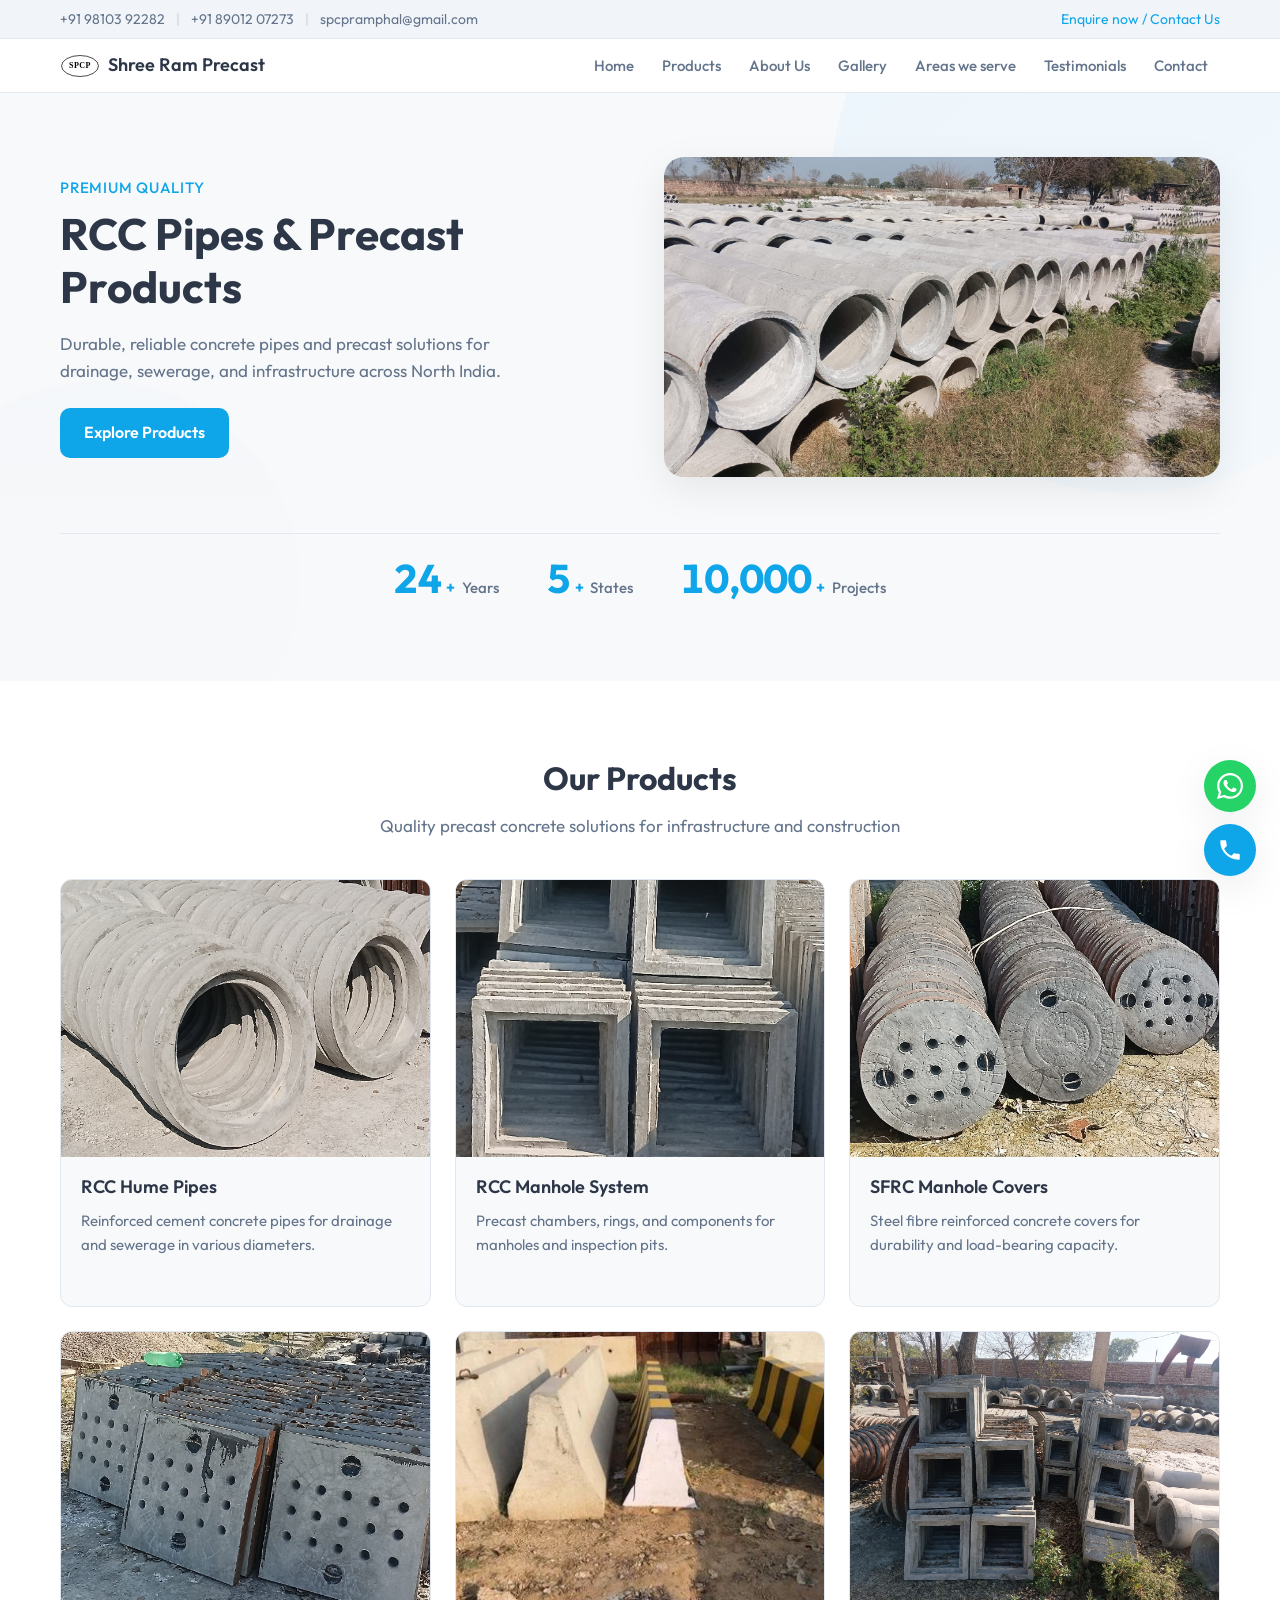
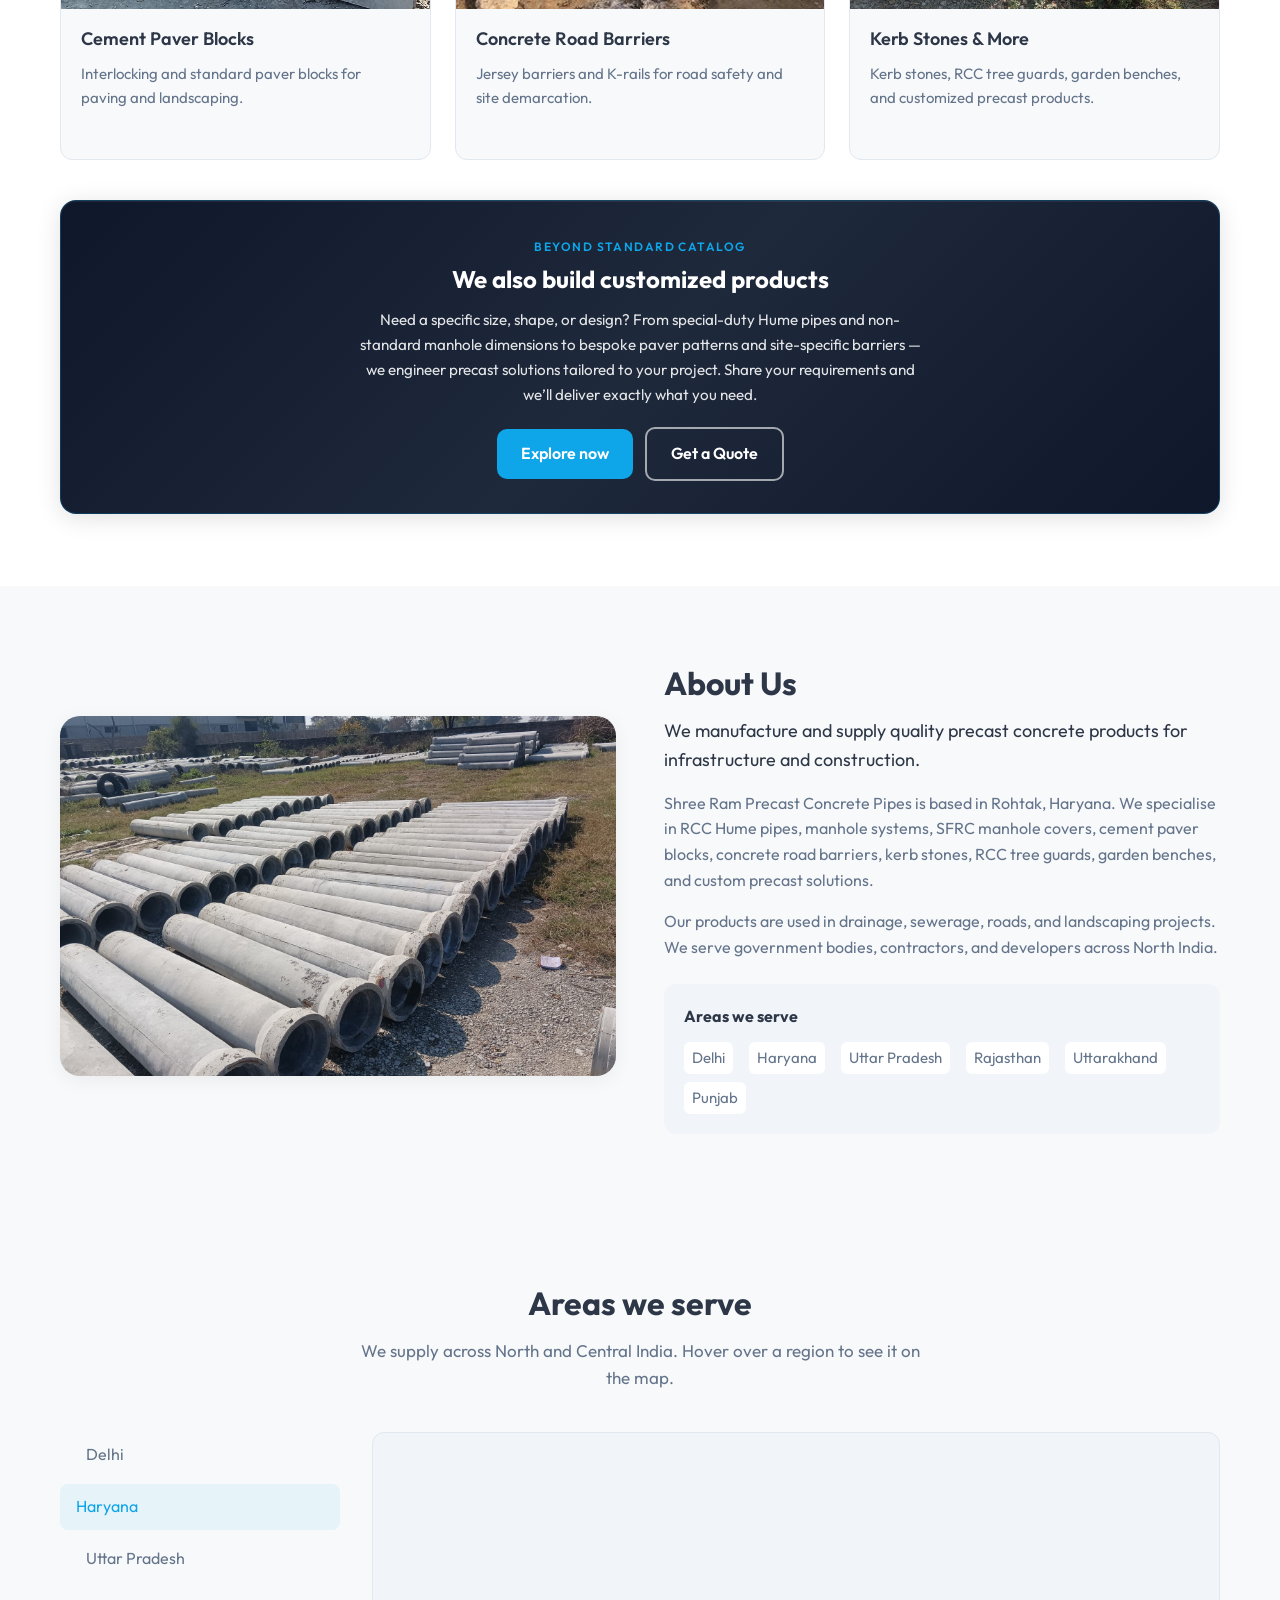
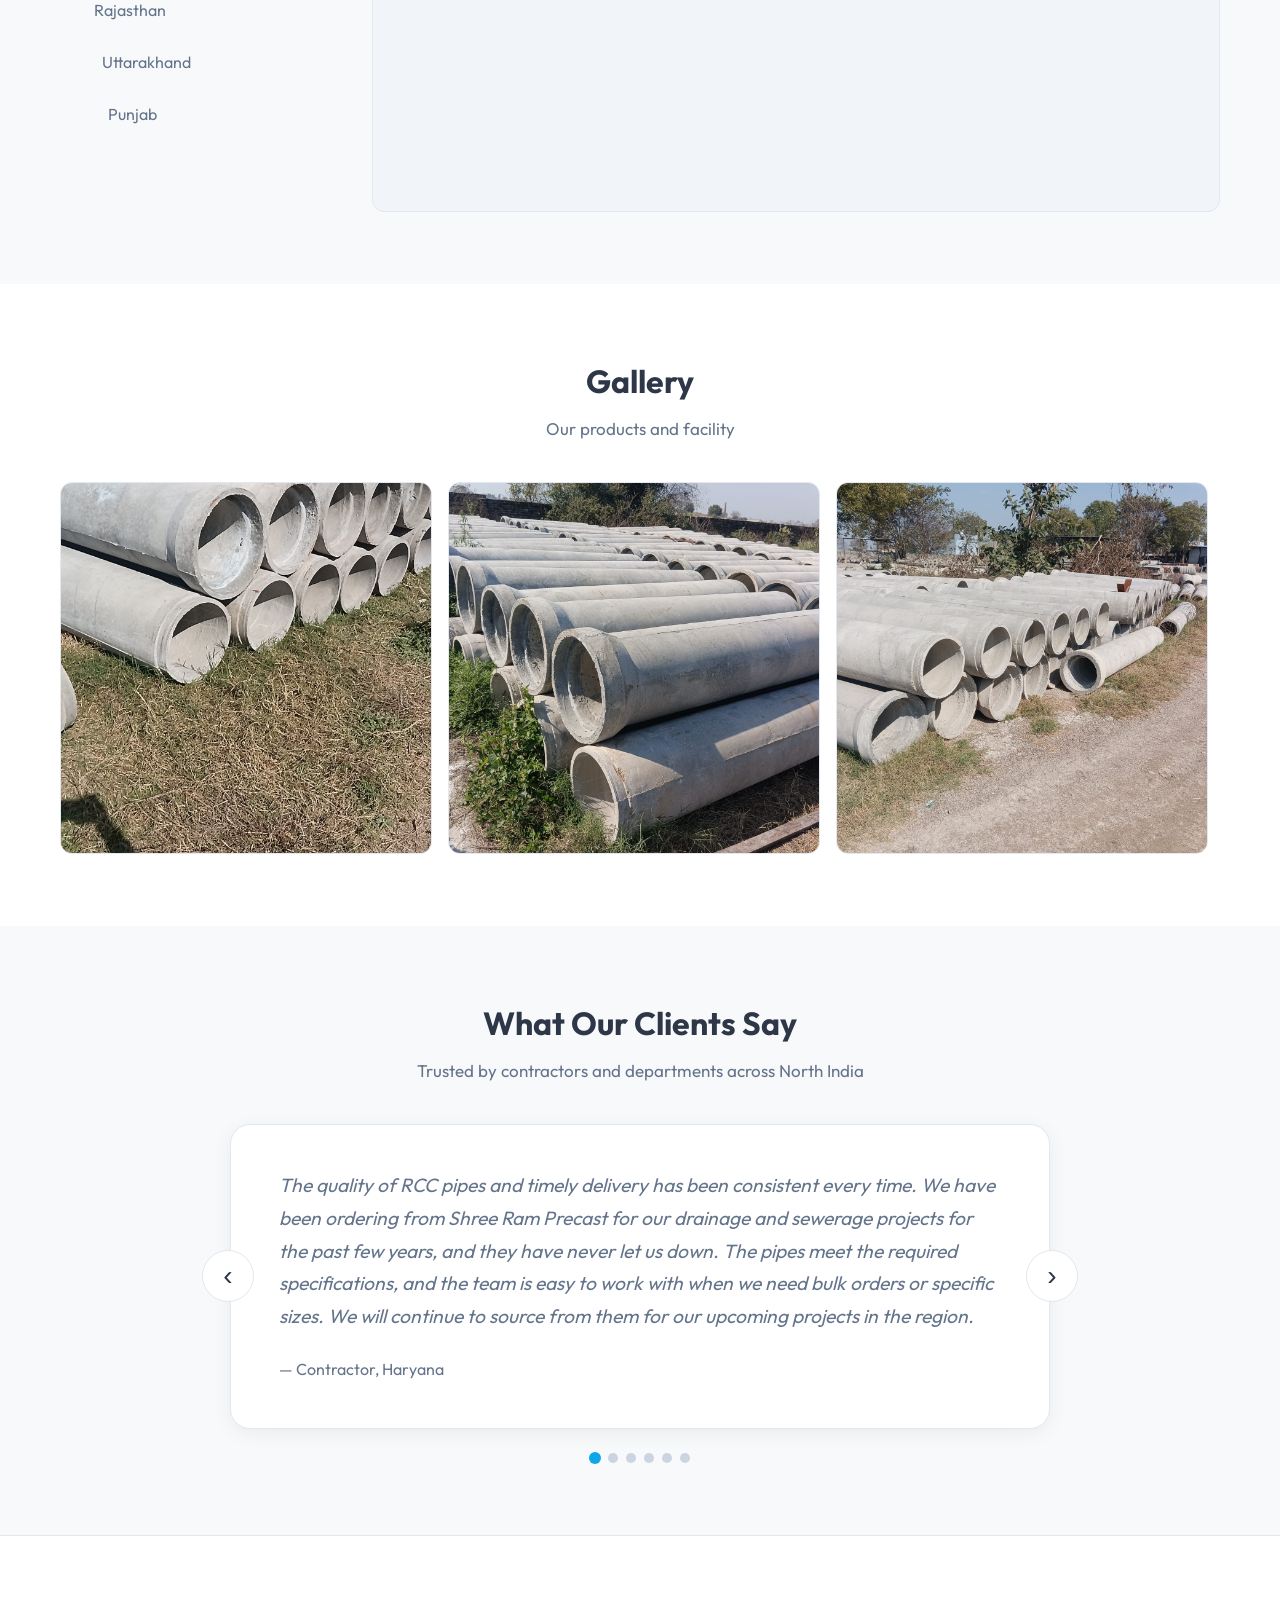
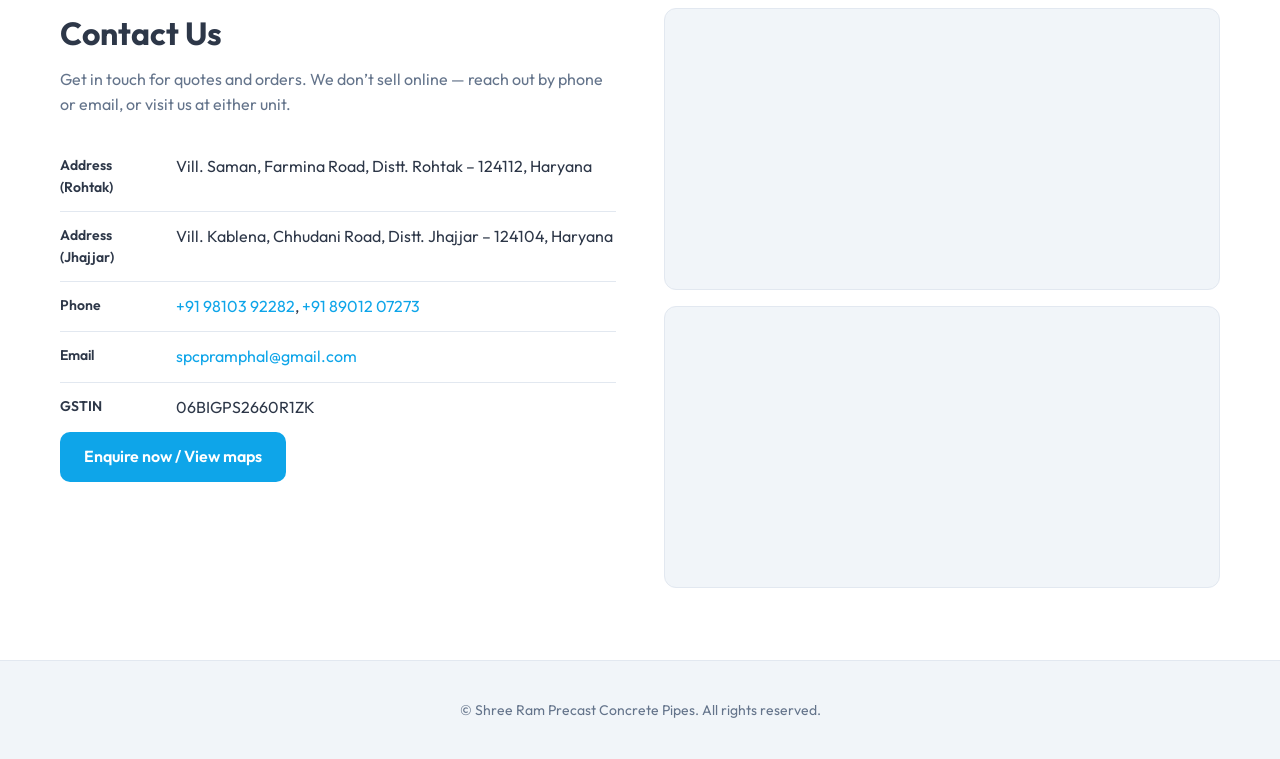
==== index.html @ d45b3169 "initial commit" ====
<!DOCTYPE html>
<html lang="en">
<head>
  <meta charset="UTF-8" />
  <meta name="viewport" content="width=device-width, initial-scale=1.0" />
  <meta name="description" content="Shree Ram Precast – Premium RCC pipes, manhole systems, SFRC covers, paver blocks & concrete products. Serving Delhi, Haryana, UP, Rajasthan & more." />
  <title>Shree Ram Precast Concrete Pipes | RCC Pipes & Precast Products</title>
  <link rel="preconnect" href="https://fonts.googleapis.com" />
  <link rel="preconnect" href="https://fonts.gstatic.com" crossorigin />
  <link href="https://fonts.googleapis.com/css2?family=DM+Sans:ital,opsz,wght@0,9..40,300;0,9..40,400;0,9..40,500;0,9..40,600;0,9..40,700&family=Outfit:wght@300;400;500;600;700&display=swap" rel="stylesheet" />
  <link rel="stylesheet" href="css/style.css" />
</head>
<body>
  <!-- Top bar -->
  <header class="topbar">
    <div class="container topbar-inner">
      <div class="topbar-contact">
        <a href="tel:+919810392282">+91 98103 92282</a>
        <span class="sep">|</span>
        <a href="tel:+918901207273">+91 89012 07273</a>
        <span class="sep">|</span>
        <a href="mailto:spcpramphal@gmail.com">spcpramphal@gmail.com</a>
      </div>
      <div class="topbar-cta">
        <a href="contact.html" class="topbar-link topbar-link-text">Enquire now / Contact Us</a>
      </div>
    </div>
  </header>

  <!-- Main nav -->
  <nav class="main-nav" id="main-nav">
    <div class="container nav-inner">
      <a href="index.html" class="logo">
        <img src="images/logo-spcp.svg" alt="" class="logo-icon" width="40" height="24">
        <span class="logo-text">Shree Ram Precast</span>
      </a>
      <button type="button" class="nav-toggle" aria-label="Open menu" id="nav-toggle">
        <span></span><span></span><span></span>
      </button>
      <ul class="nav-menu" id="nav-menu">
        <li><a href="#home">Home</a></li>
        <li><a href="#products">Products</a></li>
        <li><a href="#about">About Us</a></li>
        <li><a href="#gallery">Gallery</a></li>
        <li><a href="areas-we-serve.html">Areas we serve</a></li>
        <li><a href="#testimonials">Testimonials</a></li>
        <li><a href="contact.html">Contact</a></li>
      </ul>
    </div>
  </nav>

  <main>
    <!-- Hero -->
    <section class="hero" id="home">
      <div class="hero-bg">
        <div class="hero-shape hero-shape-1"></div>
        <div class="hero-shape hero-shape-2"></div>
      </div>
      <div class="container hero-inner">
        <div class="hero-content">
          <p class="hero-label">Premium Quality</p>
          <h1 class="hero-title">RCC Pipes & Precast Products</h1>
          <p class="hero-desc">Durable, reliable concrete pipes and precast solutions for drainage, sewerage, and infrastructure across North India.</p>
          <a href="#products" class="btn btn-primary">Explore Products</a>
        </div>
        <div class="hero-stats" id="hero-stats">
          <div class="hero-stat"><span class="hero-stat-num" data-end="24">0</span><span class="hero-stat-suffix">+</span><span class="hero-stat-label">Years</span></div>
          <div class="hero-stat"><span class="hero-stat-num" data-end="5">0</span><span class="hero-stat-suffix">+</span><span class="hero-stat-label">States</span></div>
          <div class="hero-stat"><span class="hero-stat-num" data-end="10000">0</span><span class="hero-stat-suffix">+</span><span class="hero-stat-label">Projects</span></div>
        </div>
        <div class="hero-image">
          <img src="helper_images/image_1.jpeg" alt="RCC pipes stock at Shree Ram Precast" loading="lazy" />
        </div>
      </div>
    </section>

    <!-- Products / Categories -->
    <section class="products" id="products">
      <div class="container">
        <h2 class="section-title">Our Products</h2>
        <p class="section-subtitle">Quality precast concrete solutions for infrastructure and construction</p>
        <div class="product-grid">
          <a href="product-rcc-hume-pipes.html" class="product-card-link">
            <article class="product-card">
              <div class="product-card-image">
                <img src="helper_images/image_3.jpeg" alt="RCC Hume Pipes" loading="lazy" />
              </div>
              <h3>RCC Hume Pipes</h3>
              <p>Reinforced cement concrete pipes for drainage and sewerage in various diameters.</p>
              <div class="product-card-hover">
                <ul>
                  <li>NP2 / NP3 / NP4 duty classes</li>
                  <li>300–1500 mm bore, 2.5 m length</li>
                  <li>Sewerage, drainage, culverts</li>
                </ul>
                <span class="product-card-cta">View details →</span>
              </div>
            </article>
          </a>
          <a href="product-rcc-manhole-system.html" class="product-card-link">
            <article class="product-card">
              <div class="product-card-image">
                <img src="helper_images/image_4.jpeg" alt="RCC Manhole System" loading="lazy" />
              </div>
              <h3>RCC Manhole System</h3>
              <p>Precast chambers, rings, and components for manholes and inspection pits.</p>
              <div class="product-card-hover">
                <ul>
                  <li>Chambers, cones, risers, base</li>
                  <li>~1200 mm dia, M40 concrete</li>
                  <li>Sewerage & utility access</li>
                </ul>
                <span class="product-card-cta">View details →</span>
              </div>
            </article>
          </a>
          <a href="product-sfrc-manhole-covers.html" class="product-card-link">
            <article class="product-card">
              <div class="product-card-image">
                <img src="helper_images/image_5.jpeg" alt="SFRC Manhole Covers" loading="lazy" />
              </div>
              <h3>SFRC Manhole Covers</h3>
              <p>Steel fibre reinforced concrete covers for durability and load-bearing capacity.</p>
              <div class="product-card-hover">
                <ul>
                  <li>Light to extra heavy duty</li>
                  <li>Corrosion resistant, low theft</li>
                  <li>450–600 mm clear opening</li>
                </ul>
                <span class="product-card-cta">View details →</span>
              </div>
            </article>
          </a>
          <a href="product-cement-paver-blocks.html" class="product-card-link">
            <article class="product-card">
              <div class="product-card-image">
                <img src="helper_images/image_6.jpeg" alt="Cement Paver Blocks" loading="lazy" />
              </div>
              <h3>Cement Paver Blocks</h3>
              <p>Interlocking and standard paver blocks for paving and landscaping.</p>
              <div class="product-card-hover">
                <ul>
                  <li>55+ MPa compressive strength</li>
                  <li>Driveways, walkways, parking</li>
                  <li>Various shapes & colours</li>
                </ul>
                <span class="product-card-cta">View details →</span>
              </div>
            </article>
          </a>
          <a href="product-concrete-road-barriers.html" class="product-card-link">
            <article class="product-card">
              <div class="product-card-image">
                <img src="helper_images/image_7.jpeg" alt="Concrete Road Barriers" loading="lazy" />
              </div>
              <h3>Concrete Road Barriers</h3>
              <p>Jersey barriers and K-rails for road safety and site demarcation.</p>
              <div class="product-card-hover">
                <ul>
                  <li>Jersey / K-rail design</li>
                  <li>~81 cm height, sloped sides</li>
                  <li>Work zones, traffic separation</li>
                </ul>
                <span class="product-card-cta">View details →</span>
              </div>
            </article>
          </a>
          <a href="product-kerb-stones-more.html" class="product-card-link">
            <article class="product-card">
              <div class="product-card-image">
                <img src="helper_images/image_8.jpeg" alt="Kerb Stones and more" loading="lazy" />
              </div>
              <h3>Kerb Stones & More</h3>
              <p>Kerb stones, RCC tree guards, garden benches, and customized precast products.</p>
              <div class="product-card-hover">
                <ul>
                  <li>Kerbs, tree guards, benches</li>
                  <li>Standard & custom sizes</li>
                  <li>Road edge & landscaping</li>
                </ul>
                <span class="product-card-cta">View details →</span>
              </div>
            </article>
          </a>
        </div>
        <div class="products-custom-block">
          <div class="products-custom-inner">
            <span class="products-custom-label">Beyond standard catalog</span>
            <h3 class="products-custom-title">We also build customized products</h3>
            <p class="products-custom-text">Need a specific size, shape, or design? From special-duty Hume pipes and non-standard manhole dimensions to bespoke paver patterns and site-specific barriers — we engineer precast solutions tailored to your project. Share your requirements and we’ll deliver exactly what you need.</p>
            <div class="products-custom-btns">
              <a href="contact.html" class="btn btn-primary products-custom-btn">Explore now</a>
              <a href="contact.html" class="btn btn-outline products-custom-btn">Get a Quote</a>
            </div>
          </div>
        </div>
      </div>
    </section>

    <!-- About -->
    <section class="about" id="about">
      <div class="container about-inner">
        <div class="about-image">
          <img src="helper_images/image_2.jpeg" alt="Shree Ram Precast facility" loading="lazy" />
        </div>
        <div class="about-content">
          <h2 class="section-title">About Us</h2>
          <p class="about-lead">We manufacture and supply quality precast concrete products for infrastructure and construction.</p>
          <p>Shree Ram Precast Concrete Pipes is based in Rohtak, Haryana. We specialise in RCC Hume pipes, manhole systems, SFRC manhole covers, cement paver blocks, concrete road barriers, kerb stones, RCC tree guards, garden benches, and custom precast solutions.</p>
          <p>Our products are used in drainage, sewerage, roads, and landscaping projects. We serve government bodies, contractors, and developers across North India.</p>
          <div class="about-areas">
            <strong>Areas we serve</strong>
            <ul>
              <li>Delhi</li>
              <li>Haryana</li>
              <li>Uttar Pradesh</li>
              <li>Rajasthan</li>
              <li>Uttarakhand</li>
              <li>Punjab</li>
            </ul>
          </div>
        </div>
      </div>
    </section>

    <!-- Areas we serve -->
    <section class="areas-section" id="areas">
      <div class="container areas-inner">
        <h2 class="section-title">Areas we serve</h2>
        <p class="section-subtitle">We supply across North and Central India. Hover over a region to see it on the map.</p>
        <div class="areas-block">
          <ul class="areas-list" id="areas-list">
            <li class="areas-item" data-index="0"><span>Delhi</span></li>
            <li class="areas-item" data-index="1"><span>Haryana</span></li>
            <li class="areas-item" data-index="2"><span>Uttar Pradesh</span></li>
            <li class="areas-item" data-index="3"><span>Rajasthan</span></li>
            <li class="areas-item" data-index="4"><span>Uttarakhand</span></li>
            <li class="areas-item" data-index="5"><span>Punjab</span></li>
          </ul>
          <div class="areas-map-wrap">
            <iframe class="areas-map-frame" data-index="0" src="https://www.google.com/maps?q=Delhi+India&output=embed&z=8" width="100%" height="100%" style="border:0;" allowfullscreen="" referrerpolicy="no-referrer-when-downgrade" title="Delhi"></iframe>
            <iframe class="areas-map-frame active" data-index="1" src="https://www.google.com/maps?q=Haryana+India&output=embed&z=7" width="100%" height="100%" style="border:0;" allowfullscreen="" referrerpolicy="no-referrer-when-downgrade" title="Haryana"></iframe>
            <iframe class="areas-map-frame" data-index="2" src="https://www.google.com/maps?q=Uttar+Pradesh+India&output=embed&z=6" width="100%" height="100%" style="border:0;" allowfullscreen="" referrerpolicy="no-referrer-when-downgrade" title="Uttar Pradesh"></iframe>
            <iframe class="areas-map-frame" data-index="3" src="https://www.google.com/maps?q=Rajasthan+India&output=embed&z=6" width="100%" height="100%" style="border:0;" allowfullscreen="" referrerpolicy="no-referrer-when-downgrade" title="Rajasthan"></iframe>
            <iframe class="areas-map-frame" data-index="4" src="https://www.google.com/maps?q=Uttarakhand+India&output=embed&z=7" width="100%" height="100%" style="border:0;" allowfullscreen="" referrerpolicy="no-referrer-when-downgrade" title="Uttarakhand"></iframe>
            <iframe class="areas-map-frame" data-index="5" src="https://www.google.com/maps?q=Punjab+India&output=embed&z=7" width="100%" height="100%" style="border:0;" allowfullscreen="" referrerpolicy="no-referrer-when-downgrade" title="Punjab"></iframe>
          </div>
        </div>
      </div>
    </section>

    <!-- Gallery (infinite accordion cards, auto-moving) -->
    <section class="gallery" id="gallery">
      <div class="container">
        <h2 class="section-title">Gallery</h2>
        <p class="section-subtitle">Our products and facility</p>
        <div class="gallery-carousel-wrap">
          <div class="gallery-carousel-track">
            <div class="gallery-card"><img src="helper_images/image_9.jpeg" alt="Gallery" loading="lazy" /></div>
            <div class="gallery-card"><img src="helper_images/image_10.jpeg" alt="Gallery" loading="lazy" /></div>
            <div class="gallery-card"><img src="helper_images/image_11.jpeg" alt="Gallery" loading="lazy" /></div>
            <div class="gallery-card"><img src="helper_images/image_12.jpeg" alt="Gallery" loading="lazy" /></div>
            <div class="gallery-card"><img src="helper_images/image_13.jpeg" alt="Gallery" loading="lazy" /></div>
            <div class="gallery-card"><img src="helper_images/image_14.jpeg" alt="Gallery" loading="lazy" /></div>
            <div class="gallery-card"><img src="helper_images/image_15.jpeg" alt="Gallery" loading="lazy" /></div>
            <div class="gallery-card"><img src="helper_images/image_16.jpeg" alt="Gallery" loading="lazy" /></div>
            <div class="gallery-card"><img src="helper_images/image_17.jpeg" alt="Gallery" loading="lazy" /></div>
            <div class="gallery-card"><img src="helper_images/image_18.jpeg" alt="Gallery" loading="lazy" /></div>
            <!-- duplicate for seamless loop -->
            <div class="gallery-card"><img src="helper_images/image_9.jpeg" alt="Gallery" loading="lazy" /></div>
            <div class="gallery-card"><img src="helper_images/image_10.jpeg" alt="Gallery" loading="lazy" /></div>
            <div class="gallery-card"><img src="helper_images/image_11.jpeg" alt="Gallery" loading="lazy" /></div>
            <div class="gallery-card"><img src="helper_images/image_12.jpeg" alt="Gallery" loading="lazy" /></div>
            <div class="gallery-card"><img src="helper_images/image_13.jpeg" alt="Gallery" loading="lazy" /></div>
            <div class="gallery-card"><img src="helper_images/image_14.jpeg" alt="Gallery" loading="lazy" /></div>
            <div class="gallery-card"><img src="helper_images/image_15.jpeg" alt="Gallery" loading="lazy" /></div>
            <div class="gallery-card"><img src="helper_images/image_16.jpeg" alt="Gallery" loading="lazy" /></div>
            <div class="gallery-card"><img src="helper_images/image_17.jpeg" alt="Gallery" loading="lazy" /></div>
            <div class="gallery-card"><img src="helper_images/image_18.jpeg" alt="Gallery" loading="lazy" /></div>
          </div>
        </div>
      </div>
    </section>

    <!-- Testimonials -->
    <section class="testimonials" id="testimonials">
      <div class="container">
        <h2 class="section-title">What Our Clients Say</h2>
        <p class="section-subtitle">Trusted by contractors and departments across North India</p>
        <div class="testimonial-slider">
          <div class="testimonial-viewport">
            <button type="button" class="testimonial-btn testimonial-btn-prev" aria-label="Previous testimonial" id="testimonial-prev">‹</button>
            <button type="button" class="testimonial-btn testimonial-btn-next" aria-label="Next testimonial" id="testimonial-next">›</button>
            <blockquote class="testimonial-card is-active" data-index="0">
              <p>The quality of RCC pipes and timely delivery has been consistent every time. We have been ordering from Shree Ram Precast for our drainage and sewerage projects for the past few years, and they have never let us down. The pipes meet the required specifications, and the team is easy to work with when we need bulk orders or specific sizes. We will continue to source from them for our upcoming projects in the region.</p>
              <footer>— Contractor, Haryana</footer>
            </blockquote>
            <blockquote class="testimonial-card" data-index="1">
              <p>We needed a supplier who could provide a good range of precast products under one roof, and Shree Ram Precast delivered. The manhole covers and chambers meet our specifications exactly, and we have used their RCC manhole system and SFRC covers on multiple sites. Having one reliable source for pipes, chambers, and covers has simplified our procurement and reduced delays. I would recommend them to any civil contractor or department.</p>
              <footer>— Civil Engineer, UP</footer>
            </blockquote>
            <blockquote class="testimonial-card" data-index="2">
              <p>Shree Ram Precast has been a reliable supplier for our road and sewerage works across Rajasthan. We have used their Hume pipes, manhole components, and paver blocks on several infrastructure projects, and the quality has always been up to the mark. Their team understands site requirements and delivers on time. We would recommend them for any infrastructure or municipal project in North India.</p>
              <footer>— Project Manager, Rajasthan</footer>
            </blockquote>
            <blockquote class="testimonial-card" data-index="3">
              <p>We needed custom-sized manhole rings and SFRC covers for our township project in Gurugram, and Shree Ram Precast was able to supply exactly what we wanted. The delivery was on schedule, and the product quality was as promised. Communication was clear from quote to delivery, and we did not face any issues on site. We are planning to place another order for our next phase.</p>
              <footer>— Site Engineer, Gurugram</footer>
            </blockquote>
            <blockquote class="testimonial-card" data-index="4">
              <p>We ordered paver blocks and kerb stones from Shree Ram Precast for our municipal road work in Punjab. The finish was good, the rates were competitive, and the quantity supplied matched our order. The material has held up well under traffic, and we have had no complaints from the client. We will definitely order again for future road and landscaping projects.</p>
              <footer>— Contractor, Punjab</footer>
            </blockquote>
            <blockquote class="testimonial-card" data-index="5">
              <p>Shree Ram Precast has been our go-to supplier for Hume pipes in multiple districts under various government and municipal tenders. The quality is consistent, and we have had no hassle with logistics or delivery schedules. When we need large quantities or urgent supplies, they have been able to accommodate. We continue to work with them and have no hesitation in recommending them for infrastructure projects.</p>
              <footer>— Government Contractor, Delhi NCR</footer>
            </blockquote>
          </div>
          <div class="testimonial-dots" id="testimonial-dots">
            <button type="button" class="testimonial-dot is-active" data-index="0" aria-label="Go to testimonial 1"></button>
            <button type="button" class="testimonial-dot" data-index="1" aria-label="Go to testimonial 2"></button>
            <button type="button" class="testimonial-dot" data-index="2" aria-label="Go to testimonial 3"></button>
            <button type="button" class="testimonial-dot" data-index="3" aria-label="Go to testimonial 4"></button>
            <button type="button" class="testimonial-dot" data-index="4" aria-label="Go to testimonial 5"></button>
            <button type="button" class="testimonial-dot" data-index="5" aria-label="Go to testimonial 6"></button>
          </div>
        </div>
      </div>
    </section>

    <!-- Contact -->
    <section class="contact" id="contact">
      <div class="container contact-inner">
        <div class="contact-info">
          <h2 class="section-title">Contact Us</h2>
          <p class="contact-lead">Get in touch for quotes and orders. We don’t sell online — reach out by phone or email, or visit us at either unit.</p>
          <ul class="contact-list">
            <li>
              <span class="contact-label">Address (Rohtak)</span>
              <span>Vill. Saman, Farmina Road, Distt. Rohtak – 124112, Haryana</span>
            </li>
            <li>
              <span class="contact-label">Address (Jhajjar)</span>
              <span>Vill. Kablena, Chhudani Road, Distt. Jhajjar – 124104, Haryana</span>
            </li>
            <li>
              <span class="contact-label">Phone</span>
              <span><a href="tel:+919810392282">+91 98103 92282</a>, <a href="tel:+918901207273">+91 89012 07273</a></span>
            </li>
            <li>
              <span class="contact-label">Email</span>
              <span><a href="mailto:spcpramphal@gmail.com">spcpramphal@gmail.com</a></span>
            </li>
            <li>
              <span class="contact-label">GSTIN</span>
              <span>06BIGPS2660R1ZK</span>
            </li>
          </ul>
          <a href="contact.html" class="btn btn-primary">Enquire now / View maps</a>
        </div>
        <div class="contact-maps-wrap">
          <div class="contact-map">
            <iframe src="https://www.google.com/maps?q=Saman+Farmina+Road+Rohtak+Haryana+India&output=embed" width="100%" height="100%" style="border:0;" allowfullscreen="" loading="lazy" referrerpolicy="no-referrer-when-downgrade" title="Shree Ram Precast – Rohtak"></iframe>
          </div>
          <div class="contact-map">
            <iframe src="https://www.google.com/maps?q=Kablena+village+Jhajjar+Haryana+India&output=embed&z=15" width="100%" height="100%" style="border:0;" allowfullscreen="" loading="lazy" referrerpolicy="no-referrer-when-downgrade" title="Shree Ram Precast – Kablena, Jhajjar"></iframe>
          </div>
        </div>
      </div>
    </section>
  </main>

  <footer class="site-footer">
    <div class="container">
      <p>&copy; Shree Ram Precast Concrete Pipes. All rights reserved.</p>
    </div>
  </footer>

  <a href="#home" class="back-to-top" id="back-to-top" aria-label="Back to top" title="Back to top">
    <svg viewBox="0 0 24 24" fill="currentColor" aria-hidden="true"><path d="M7.41 15.41L12 10.83l4.59 4.58L18 14l-6-6-6 6z"/></svg>
  </a>
  <div class="floating-actions" aria-label="Contact">
    <a href="tel:+919810392282" class="floating-phone" aria-label="Call us" title="Call us">
      <svg viewBox="0 0 24 24" fill="currentColor" aria-hidden="true"><path d="M6.62 10.79c1.44 2.83 3.76 5.14 6.59 6.59l2.2-2.2c.27-.27.67-.36 1.02-.24 1.12.37 2.33.57 3.57.57.55 0 1 .45 1 1V20c0 .55-.45 1-1 1-9.39 0-17-7.61-17-17 0-.55.45-1 1-1h3.5c.55 0 1 .45 1 1 0 1.25.2 2.45.57 3.57.11.35.03.74-.25 1.02l-2.2 2.2z"/></svg>
    </a>
    <a href="https://wa.me/919810392282?text=Hi%20there!%20I%20came%20across%20Shree%20Ram%20Precast%20and%20would%20like%20to%20know%20more%20about%20your%20products.%20Can%20you%20help%20me%20with%20a%20quote%3F" class="floating-whatsapp" target="_blank" rel="noopener noreferrer" aria-label="Chat on WhatsApp" title="Chat on WhatsApp">
      <svg viewBox="0 0 24 24" fill="currentColor" aria-hidden="true"><path d="M17.472 14.382c-.297-.149-1.758-.867-2.03-.967-.273-.099-.471-.148-.67.15-.197.297-.767.966-.94 1.164-.173.199-.347.223-.644.075-.297-.15-1.255-.463-2.39-1.475-.883-.788-1.48-1.761-1.653-2.059-.173-.297-.018-.458.13-.606.134-.133.298-.347.446-.52.149-.174.198-.298.298-.497.099-.198.05-.371-.025-.52-.075-.149-.669-1.612-.916-2.207-.242-.579-.487-.5-.669-.51-.173-.008-.371-.01-.57-.01-.198 0-.52.074-.792.372-.272.297-1.04 1.016-1.04 2.479 0 1.462 1.065 2.875 1.213 3.074.149.198 2.096 3.2 5.077 4.487.709.306 1.262.489 1.694.625.712.227 1.36.195 1.871.118.571-.085 1.758-.719 2.006-1.413.248-.694.248-1.289.173-1.413-.074-.124-.272-.198-.57-.347m-5.421 7.403h.004a9.87 9.87 0 01-5.031-1.378l-.361-.214-3.741.982.998-3.648-.235-.374a9.86 9.86 0 01-1.51-5.26c.001-5.45 4.436-9.884 9.888-9.884 2.64 0 5.122 1.03 6.988 2.898a9.825 9.825 0 012.893 6.994c-.003 5.45-4.437 9.884-9.885 9.884m8.413-18.297A11.815 11.815 0 0012.05 0C5.495 0 .16 5.335.157 11.892c0 2.096.547 4.142 1.588 5.945L.057 24l6.305-1.654a11.882 11.882 0 005.683 1.448h.005c6.554 0 11.89-5.335 11.893-11.893a11.821 11.821 0 00-3.48-8.413z"/></svg>
    </a>
  </div>

  <script src="js/main.js"></script>
  <script>
    (function () {
      var block = document.querySelector('.areas-block');
      var list = document.getElementById('areas-list');
      var frames = document.querySelectorAll('.areas-map-frame');
      if (!block || !list || !frames.length) return;
      var items = list.querySelectorAll('.areas-item');
      var defaultIndex = 1;
      function showMap(index) {
        frames.forEach(function (f) { f.classList.remove('active'); });
        var frame = document.querySelector('.areas-map-frame[data-index="' + index + '"]');
        if (frame) frame.classList.add('active');
      }
      function setActiveItem(index) {
        var active = parseInt(index, 10);
        items.forEach(function (i) {
          i.classList.remove('is-active');
          var idx = parseInt(i.getAttribute('data-index'), 10);
          i.setAttribute('data-distance', Math.abs(idx - active));
        });
        var item = document.querySelector('.areas-item[data-index="' + index + '"]');
        if (item) item.classList.add('is-active');
      }
      items.forEach(function (item) {
        var index = item.getAttribute('data-index');
        if (index === null) return;
        item.addEventListener('mouseenter', function () {
          setActiveItem(index);
          showMap(index);
        });
      });
      block.addEventListener('mouseleave', function () {
        items.forEach(function (i) { i.classList.remove('is-active'); });
        showMap(defaultIndex);
        setActiveItem(String(defaultIndex));
      });
      setActiveItem(String(defaultIndex));
    })();
  </script>
  <script>
    (function () {
      var viewport = document.querySelector('.testimonial-viewport');
      var cards = document.querySelectorAll('.testimonial-card');
      var dots = document.querySelectorAll('.testimonial-dot');
      var prevBtn = document.getElementById('testimonial-prev');
      var nextBtn = document.getElementById('testimonial-next');
      if (!viewport || !cards.length) return;
      var total = cards.length;
      var current = 0;
      function goTo(index) {
        current = ((index % total) + total) % total;
        cards.forEach(function (c) { c.classList.remove('is-active'); });
        dots.forEach(function (d) { d.classList.remove('is-active'); });
        var card = document.querySelector('.testimonial-card[data-index="' + current + '"]');
        var dot = document.querySelector('.testimonial-dot[data-index="' + current + '"]');
        if (card) card.classList.add('is-active');
        if (dot) dot.classList.add('is-active');
      }
      if (prevBtn) prevBtn.addEventListener('click', function () { goTo(current - 1); });
      if (nextBtn) nextBtn.addEventListener('click', function () { goTo(current + 1); });
      dots.forEach(function (dot) {
        dot.addEventListener('click', function () {
          goTo(parseInt(dot.getAttribute('data-index'), 10));
        });
      });
    })();
  </script>
  <script>
    (function () {
      var backToTop = document.getElementById('back-to-top');
      if (backToTop) {
        function toggleBackToTop() {
          backToTop.classList.toggle('is-visible', window.scrollY > 400);
        }
        window.addEventListener('scroll', toggleBackToTop, { passive: true });
        toggleBackToTop();
        backToTop.addEventListener('click', function (e) {
          e.preventDefault();
          window.scrollTo({ top: 0, behavior: 'smooth' });
        });
      }
      var statsEl = document.getElementById('hero-stats');
      if (statsEl) {
        var nums = statsEl.querySelectorAll('.hero-stat-num');
        var animated = false;
        function formatVal(n, end) {
          return end >= 1000 ? Math.round(n).toLocaleString('en-IN') : Math.round(n);
        }
        function runCountUp() {
          if (animated) return;
          animated = true;
          var duration = 1600;
          var startTime = null;
          function step(timestamp) {
            if (!startTime) startTime = timestamp;
            var elapsed = timestamp - startTime;
            var progress = Math.min(elapsed / duration, 1);
            var easeOut = 1 - Math.pow(1 - progress, 2);
            nums.forEach(function (el) {
              var end = parseInt(el.getAttribute('data-end'), 10) || 0;
              var current = easeOut * end;
              el.textContent = formatVal(current, end);
            });
            if (progress < 1) requestAnimationFrame(step);
          }
          requestAnimationFrame(step);
        }
        var observer = new IntersectionObserver(function (entries) {
          entries.forEach(function (e) {
            if (e.isIntersecting) runCountUp();
          });
        }, { threshold: 0.2 });
        observer.observe(statsEl);
      }
    })();
  </script>
</body>
</html>
---- css/style.css ----
/* Shree Ram Precast – Light grey profile theme */

:root {
  --bg: #f8f9fa;
  --bg-card: #ffffff;
  --text: #2d3748;
  --text-muted: #64748b;
  --accent: #0ea5e9;
  --accent-hover: #0284c7;
  --border: #e2e8f0;
  --grey-100: #f1f5f9;
  --grey-200: #e2e8f0;
  --grey-300: #cbd5e1;
  --grey-400: #94a3b8;
  --grey-500: #64748b;
  --radius: 12px;
  --radius-lg: 20px;
  --shadow: 0 4px 20px rgba(0, 0, 0, 0.06);
  --shadow-hover: 0 12px 40px rgba(0, 0, 0, 0.08);
  --font-sans: "Outfit", "DM Sans", system-ui, sans-serif;
  --transition: 0.25s ease;
}

*,
*::before,
*::after {
  box-sizing: border-box;
}

html {
  scroll-behavior: smooth;
}

body {
  margin: 0;
  font-family: var(--font-sans);
  font-size: 1rem;
  line-height: 1.6;
  color: var(--text);
  background: var(--bg);
  -webkit-font-smoothing: antialiased;
}

a {
  color: var(--accent);
  text-decoration: none;
  transition: color var(--transition);
}
a:hover {
  color: var(--accent-hover);
}

img {
  max-width: 100%;
  height: auto;
  display: block;
}

.container {
  width: 100%;
  max-width: 1200px;
  margin: 0 auto;
  padding: 0 1.25rem;
}

/* Top bar */
.topbar {
  background: var(--grey-100);
  border-bottom: 1px solid var(--border);
  padding: 0.5rem 0;
  font-size: 0.875rem;
}

.topbar-inner {
  display: flex;
  align-items: center;
  justify-content: space-between;
  flex-wrap: wrap;
  gap: 0.5rem;
}

.topbar-contact a {
  color: var(--text-muted);
}
.topbar-contact a:hover {
  color: var(--accent);
}
.topbar-contact .sep {
  color: var(--grey-300);
  margin: 0 0.5rem;
}

.topbar-cta {
  display: flex;
  align-items: center;
  gap: 0.5rem;
}
.topbar-cta .topbar-link {
  color: var(--accent);
  font-weight: 500;
}
.topbar-cta .topbar-link-text {
  font-weight: 400;
}
.topbar-cta .topbar-sep {
  color: var(--grey-300);
  font-weight: 300;
}

/* Main nav */
.main-nav {
  background: var(--bg-card);
  border-bottom: 1px solid var(--border);
  padding: 0.75rem 0;
  position: sticky;
  top: 0;
  z-index: 100;
  transition: box-shadow var(--transition);
}
.main-nav.scrolled {
  box-shadow: var(--shadow);
}

.nav-inner {
  display: flex;
  align-items: center;
  justify-content: space-between;
}

.logo {
  display: flex;
  align-items: center;
  gap: 0.5rem;
  color: var(--text);
  font-weight: 600;
  font-size: 1.125rem;
}
.logo:hover {
  color: var(--text);
}
.logo-icon {
  width: 40px;
  height: 24px;
  object-fit: contain;
  display: block;
  flex-shrink: 0;
  color: var(--text);
}
.logo img.logo-icon {
  color: inherit;
}

.nav-menu {
  list-style: none;
  margin: 0;
  padding: 0;
  display: flex;
  align-items: center;
  gap: 0.25rem;
}
.nav-menu a {
  color: var(--text-muted);
  font-weight: 500;
  font-size: 0.9375rem;
  padding: 0.5rem 0.75rem;
  border-radius: 8px;
}
.nav-menu a:hover {
  color: var(--text);
  background: var(--grey-100);
}

.nav-toggle {
  display: none;
  flex-direction: column;
  justify-content: center;
  gap: 5px;
  width: 44px;
  height: 44px;
  padding: 0;
  border: none;
  background: var(--grey-100);
  border-radius: 8px;
  cursor: pointer;
}
.nav-toggle span {
  display: block;
  width: 20px;
  height: 2px;
  background: var(--text);
  margin: 0 auto;
  transition: var(--transition);
}

/* Hero */
.hero {
  position: relative;
  padding: 4rem 0 5rem;
  overflow: hidden;
}

.hero-bg {
  position: absolute;
  inset: 0;
  pointer-events: none;
}
.hero-shape {
  position: absolute;
  border-radius: 50%;
  opacity: 0.5;
}
.hero-shape-1 {
  width: 600px;
  height: 600px;
  background: linear-gradient(135deg, #e0f2fe 0%, #f0f9ff 100%);
  top: -200px;
  right: -150px;
}
.hero-shape-2 {
  width: 400px;
  height: 400px;
  background: linear-gradient(180deg, #f1f5f9 0%, transparent 100%);
  bottom: -100px;
  left: -100px;
}

.hero-inner {
  position: relative;
  display: grid;
  grid-template-columns: 1fr 1fr;
  align-items: center;
  gap: 3rem;
}
.hero-content { grid-column: 1; grid-row: 1; }
.hero-image { grid-column: 2; grid-row: 1; }
.hero-stats { grid-column: 1 / -1; grid-row: 2; }

.hero-label {
  margin: 0 0 0.5rem;
  font-size: 0.9375rem;
  font-weight: 500;
  color: var(--accent);
  text-transform: uppercase;
  letter-spacing: 0.05em;
}

.hero-title {
  margin: 0 0 1rem;
  font-size: clamp(1.75rem, 4vw, 2.75rem);
  font-weight: 700;
  line-height: 1.2;
  color: var(--text);
}

.hero-desc {
  margin: 0 0 1.5rem;
  font-size: 1.0625rem;
  color: var(--text-muted);
  max-width: 480px;
}

.btn {
  display: inline-flex;
  align-items: center;
  justify-content: center;
  padding: 0.75rem 1.5rem;
  font-family: inherit;
  font-size: 1rem;
  font-weight: 600;
  border-radius: 10px;
  border: none;
  cursor: pointer;
  transition: background var(--transition), transform 0.15s ease;
}
.btn:hover {
  transform: translateY(-1px);
}
.btn-primary {
  background: var(--accent);
  color: #fff;
}
.btn-primary:hover {
  background: var(--accent-hover);
}

.hero-image {
  border-radius: var(--radius-lg);
  overflow: hidden;
  box-shadow: var(--shadow-hover);
  background: var(--grey-100);
}
.hero-image img {
  width: 100%;
  height: 320px;
  object-fit: cover;
}

/* Hero stats strip (count-up) */
.hero-stats {
  display: flex;
  flex-wrap: wrap;
  justify-content: center;
  gap: 2rem 3rem;
  padding: 1.5rem 0 0;
  margin-top: 0.5rem;
  border-top: 1px solid var(--border);
}
.hero-stat {
  display: flex;
  align-items: baseline;
  gap: 0.25rem;
  flex-wrap: wrap;
  justify-content: center;
}
.hero-stat-num {
  font-size: clamp(1.75rem, 4vw, 2.5rem);
  font-weight: 700;
  color: var(--accent);
  line-height: 1;
  font-variant-numeric: tabular-nums;
}
.hero-stat-suffix {
  font-size: inherit;
  font-weight: 700;
  color: var(--accent);
}
.hero-stat-label {
  font-size: 0.9375rem;
  font-weight: 500;
  color: var(--text-muted);
  margin-left: 0.15rem;
}

/* Section common */
.section-title {
  margin: 0 0 0.5rem;
  font-size: clamp(1.5rem, 3vw, 2rem);
  font-weight: 700;
  color: var(--text);
  text-align: center;
}
.section-subtitle {
  margin: 0 0 2.5rem;
  font-size: 1.0625rem;
  color: var(--text-muted);
  text-align: center;
  max-width: 560px;
  margin-left: auto;
  margin-right: auto;
}

/* Products */
.products {
  padding: 4.5rem 0;
  background: var(--bg-card);
}

.product-grid {
  display: grid;
  grid-template-columns: repeat(auto-fill, minmax(320px, 1fr));
  gap: 1.5rem;
}

.product-card-link {
  display: block;
  color: inherit;
  text-decoration: none;
  outline: none;
}
.product-card-link:hover,
.product-card-link:focus {
  color: inherit;
}

.product-card {
  background: var(--bg);
  border: 1px solid var(--border);
  border-radius: var(--radius);
  overflow: hidden;
  transition: transform 0.3s ease, box-shadow var(--transition), border-color var(--transition);
  position: relative;
  height: 100%;
  display: flex;
  flex-direction: column;
}
.product-card-link:hover .product-card {
  transform: scale(1.06);
  box-shadow: var(--shadow-hover);
  border-color: var(--grey-300);
}

.product-card-image {
  aspect-ratio: 4/3;
  background: var(--grey-100);
  overflow: hidden;
}
.product-card-image img {
  width: 100%;
  height: 100%;
  object-fit: cover;
}

.product-card h3 {
  margin: 1rem 1.25rem 0.5rem;
  font-size: 1.125rem;
  font-weight: 600;
  color: var(--text);
}
.product-card > p {
  margin: 0 1.25rem 1rem;
  font-size: 0.9375rem;
  color: var(--text-muted);
  flex: 1;
}

.product-card-hover {
  margin: 0 1.25rem 1.25rem;
  padding: 0.75rem 0 0;
  border-top: 1px solid var(--border);
  opacity: 0;
  max-height: 0;
  overflow: hidden;
  transition: opacity 0.25s ease, max-height 0.3s ease, padding 0.25s ease;
}
.product-card-link:hover .product-card-hover,
.product-card-link:focus-within .product-card-hover {
  opacity: 1;
  max-height: 160px;
}
.product-card-hover ul {
  margin: 0 0 0.5rem;
  padding: 0 0 0 1rem;
  font-size: 0.8125rem;
  color: var(--text-muted);
  line-height: 1.5;
}
.product-card-hover .product-card-cta {
  font-size: 0.875rem;
  font-weight: 600;
  color: var(--accent);
}
.product-card-link:hover .product-card-cta {
  text-decoration: underline;
}

/* Product detail page */
.product-page {
  padding: 2rem 0 4rem;
  min-height: 60vh;
}
.breadcrumb {
  font-size: 0.875rem;
  margin-bottom: 1.5rem;
  color: var(--text-muted);
}
.breadcrumb a {
  color: var(--text-muted);
}
.breadcrumb a:hover {
  color: var(--accent);
}
.breadcrumb-sep {
  margin: 0 0.35rem;
  color: var(--grey-400);
}
.product-detail {
  display: grid;
  grid-template-columns: 1fr 1fr;
  gap: 2.5rem;
  align-items: start;
}
.product-detail-image {
  border-radius: var(--radius-lg);
  overflow: hidden;
  background: var(--grey-100);
  box-shadow: var(--shadow);
  position: sticky;
  top: 6rem;
}
.product-detail-image img {
  width: 100%;
  height: auto;
  max-height: 420px;
  object-fit: cover;
}
.product-detail-content h1 {
  margin: 0 0 1rem;
  font-size: clamp(1.5rem, 3vw, 2rem);
  font-weight: 700;
  color: var(--text);
}
.product-detail-lead {
  font-size: 1.0625rem;
  color: var(--text-muted);
  line-height: 1.6;
  margin: 0 0 1.5rem;
}
.product-detail-content h2 {
  font-size: 1.125rem;
  font-weight: 600;
  color: var(--text);
  margin: 1.5rem 0 0.5rem;
}
.product-detail-content h2:first-of-type {
  margin-top: 0;
}
.product-detail-content ul {
  margin: 0 0 1rem;
  padding: 0 0 0 1.25rem;
  color: var(--text-muted);
  line-height: 1.6;
}
.product-detail-content p {
  margin: 0 0 1rem;
  color: var(--text-muted);
  line-height: 1.6;
}
.product-detail-content .btn {
  margin-top: 1rem;
}
@media (max-width: 900px) {
  .product-detail {
    grid-template-columns: 1fr;
  }
  .product-detail-image {
    position: static;
    max-height: 320px;
  }
  .product-detail-image img {
    max-height: 320px;
  }
}

/* About */
.about {
  padding: 4.5rem 0;
  background: var(--bg);
}

.about-inner {
  display: grid;
  grid-template-columns: 1fr 1fr;
  align-items: center;
  gap: 3rem;
}

.about .section-title {
  text-align: left;
}

.about-image {
  border-radius: var(--radius-lg);
  overflow: hidden;
  box-shadow: var(--shadow);
  background: var(--grey-100);
}
.about-image img {
  width: 100%;
  height: 360px;
  object-fit: cover;
}

.about-content p {
  margin: 0 0 1rem;
  color: var(--text-muted);
}
.about-lead {
  font-size: 1.125rem;
  color: var(--text) !important;
}

.about-areas {
  margin-top: 1.5rem;
  padding: 1.25rem;
  background: var(--grey-100);
  border-radius: var(--radius);
}
.about-areas strong {
  display: block;
  margin-bottom: 0.75rem;
  color: var(--text);
}
.about-areas ul {
  margin: 0;
  padding: 0;
  list-style: none;
  display: flex;
  flex-wrap: wrap;
  gap: 0.5rem 1rem;
}
.about-areas li {
  padding: 0.25rem 0.5rem;
  background: var(--bg-card);
  border-radius: 6px;
  font-size: 0.9375rem;
  color: var(--text-muted);
}

/* Gallery (infinite auto-moving accordion cards) */
.gallery {
  padding: 4.5rem 0;
  background: var(--bg-card);
}

.gallery-carousel-wrap {
  width: 100%;
  overflow: hidden;
}

.gallery-carousel-wrap:hover .gallery-carousel-track {
  animation-play-state: paused;
}

.gallery-carousel-track {
  display: flex;
  gap: 1rem;
  width: 400%;
  animation: galleryCarousel 15s linear infinite;
}

.gallery-card {
  flex: 0 0 calc((100% - 11 * 1rem) / 12);
  border-radius: var(--radius);
  overflow: hidden;
  background: var(--grey-100);
  border: 1px solid var(--border);
  min-width: 0;
  aspect-ratio: 1;
  transition: transform 0.25s ease;
  position: relative;
  z-index: 0;
}

.gallery-card:hover {
  transform: scale(1.12);
  z-index: 1;
  box-shadow: var(--shadow-hover);
}

.gallery-card img {
  width: 100%;
  height: 100%;
  object-fit: cover;
  display: block;
}

@keyframes galleryCarousel {
  0% {
    transform: translateX(0);
  }
  100% {
    transform: translateX(-50%);
  }
}

/* Testimonials (one at a time, prev/next, dots) */
.testimonials {
  padding: 4.5rem 0;
  background: var(--bg);
}

.testimonial-slider {
  position: relative;
  max-width: 820px;
  margin: 0 auto;
}

.testimonial-viewport {
  position: relative;
  min-height: 260px;
}

.testimonial-card {
  display: none;
  margin: 0;
  padding: 2.75rem 3rem;
  background: var(--bg-card);
  border: 1px solid var(--border);
  border-radius: var(--radius-lg);
  font-size: 1.2rem;
  line-height: 1.7;
  color: var(--text-muted);
  box-shadow: var(--shadow);
  outline: 2px solid transparent;
  outline-offset: -2px;
  transition: outline-color 0.2s ease, box-shadow var(--transition);
}
.testimonial-card.is-active {
  display: block;
}
.testimonial-card:hover {
  outline-color: var(--grey-300);
  box-shadow: var(--shadow-hover);
}
.testimonial-card p {
  margin: 0 0 1.5rem;
  font-style: italic;
  font-size: 1.2rem;
}
.testimonial-card footer {
  font-size: 1rem;
  color: var(--grey-500);
  font-style: normal;
}

.testimonial-btn {
  position: absolute;
  top: 50%;
  transform: translateY(-50%);
  width: 52px;
  height: 52px;
  padding: 0;
  border: 1px solid var(--border);
  border-radius: 50%;
  background: var(--bg-card);
  color: var(--text);
  font-size: 1.75rem;
  line-height: 1;
  cursor: pointer;
  transition: background 0.2s ease, border-color 0.2s ease, color 0.2s ease;
  z-index: 2;
}
.testimonial-btn:hover {
  background: var(--grey-100);
  border-color: var(--accent);
  color: var(--accent);
}
.testimonial-btn-prev {
  left: -28px;
}
.testimonial-btn-next {
  right: -28px;
}

.testimonial-dots {
  display: flex;
  justify-content: center;
  gap: 0.5rem;
  margin-top: 1.5rem;
}
.testimonial-dot {
  width: 10px;
  height: 10px;
  padding: 0;
  border: none;
  border-radius: 50%;
  background: var(--grey-300);
  cursor: pointer;
  transition: background 0.2s ease, transform 0.2s ease;
}
.testimonial-dot:hover {
  background: var(--grey-400);
}
.testimonial-dot.is-active {
  background: var(--accent);
  transform: scale(1.2);
}

@media (max-width: 768px) {
  .testimonial-btn-prev {
    left: 0.5rem;
  }
  .testimonial-btn-next {
    right: 0.5rem;
  }
  .testimonial-card {
    padding: 2rem 1.75rem;
    font-size: 1.0625rem;
  }
  .testimonial-card p {
    font-size: 1.0625rem;
  }
}

/* Contact */
.contact {
  padding: 4.5rem 0;
  background: var(--bg-card);
  border-top: 1px solid var(--border);
}

.contact-inner {
  display: grid;
  grid-template-columns: 1fr 1fr;
  align-items: stretch;
  gap: 3rem;
}

.contact .section-title {
  text-align: left;
}

.contact-lead {
  margin: 0 0 1.5rem;
  color: var(--text-muted);
}

.contact-list {
  list-style: none;
  margin: 0;
  padding: 0;
}
.contact-list li {
  padding: 0.75rem 0;
  border-bottom: 1px solid var(--border);
  display: grid;
  grid-template-columns: 100px 1fr;
  gap: 1rem;
  align-items: start;
}
.contact-list li:last-child {
  border-bottom: none;
}
.contact-label {
  font-weight: 600;
  font-size: 0.875rem;
  color: var(--text);
}

.contact-maps-wrap {
  display: flex;
  flex-direction: column;
  gap: 1rem;
}
.contact-maps-wrap .contact-map {
  flex: 1;
  min-height: 200px;
  height: auto;
}
.contact-map {
  border-radius: var(--radius);
  overflow: hidden;
  background: var(--grey-100);
  border: 1px solid var(--border);
  min-height: 280px;
  height: 100%;
}
.contact-map iframe {
  display: block;
  width: 100%;
  height: 100%;
  min-height: 280px;
}

/* Areas we serve (homepage) */
.areas-section {
  padding: 4.5rem 0;
  background: var(--bg);
}
.areas-block {
  display: grid;
  grid-template-columns: 280px 1fr;
  gap: 2rem;
  align-items: stretch;
  min-height: 380px;
}
.areas-list {
  list-style: none;
  margin: 0;
  padding: 0;
  display: flex;
  flex-direction: column;
  gap: 0.35rem;
}
.areas-item {
  padding: 0.65rem 1rem;
  border-radius: 8px;
  font-size: 1rem;
  color: var(--text-muted);
  cursor: default;
  transition: color 0.2s ease, background 0.2s ease, margin-left 0.25s ease;
  margin-left: 0;
}
/* Bent list: selected item stays left, others shift right by distance */
.areas-item[data-distance="1"] {
  margin-left: 0.6rem;
}
.areas-item[data-distance="2"] {
  margin-left: 1.1rem;
}
.areas-item[data-distance="3"] {
  margin-left: 1.6rem;
}
.areas-item[data-distance="4"] {
  margin-left: 2rem;
}
.areas-item[data-distance="5"] {
  margin-left: 2.4rem;
}
.areas-item:hover,
.areas-item.is-active {
  color: var(--accent);
  background: rgba(14, 165, 233, 0.08);
}
.areas-item span {
  pointer-events: none;
}
.areas-map-wrap {
  position: relative;
  border-radius: var(--radius);
  overflow: hidden;
  background: var(--grey-100);
  border: 1px solid var(--border);
  min-height: 320px;
}
.areas-map-frame {
  position: absolute;
  top: 0;
  left: 0;
  width: 100%;
  height: 100%;
  opacity: 0;
  pointer-events: none;
  transition: opacity 0.25s ease;
}
.areas-map-frame.active {
  opacity: 1;
  pointer-events: auto;
  z-index: 1;
}
.areas-map-wrap iframe {
  display: block;
}
@media (max-width: 768px) {
  .areas-block {
    grid-template-columns: 1fr;
    min-height: auto;
  }
  .areas-map-wrap {
    min-height: 280px;
  }
}

/* Contact page (full page) */
.contact-page {
  padding: 2.5rem 0 4rem;
}
.contact-page-title {
  margin: 0 0 0.5rem;
  font-size: clamp(1.5rem, 3vw, 2rem);
  font-weight: 700;
  color: var(--text);
}
.contact-page-lead {
  margin: 0 0 1rem;
  color: var(--text-muted);
  max-width: 560px;
}
.contact-page-global {
  margin-bottom: 2rem;
}
.contact-locations {
  display: flex;
  flex-direction: column;
  gap: 2.5rem;
}
.contact-location-block .contact-page-grid {
  align-items: start;
}
.contact-location-block h2 {
  margin: 0 0 0.5rem;
  font-size: 1.125rem;
  font-weight: 600;
  color: var(--text);
}
.contact-address {
  margin: 0 0 1rem;
  color: var(--text-muted);
  line-height: 1.5;
}
.contact-page-grid {
  display: grid;
  grid-template-columns: 1fr 1fr;
  gap: 2.5rem;
  align-items: start;
}
.contact-page-info .contact-list {
  margin-bottom: 1.5rem;
}
.contact-page-map {
  border-radius: var(--radius);
  overflow: hidden;
  background: var(--grey-100);
  border: 1px solid var(--border);
  min-height: 360px;
}
.contact-page-map iframe {
  display: block;
  min-height: 360px;
}
@media (max-width: 900px) {
  .contact-page-grid {
    grid-template-columns: 1fr;
  }
  .contact-page-map {
    min-height: 300px;
  }
  .contact-page-map iframe {
    min-height: 300px;
  }
}

/* Footer */
.site-footer {
  padding: 1.5rem;
  background: var(--grey-100);
  border-top: 1px solid var(--border);
  text-align: center;
  font-size: 0.875rem;
  color: var(--text-muted);
}

/* Responsive */
@media (max-width: 900px) {
  .hero-inner,
  .about-inner,
  .contact-inner {
    grid-template-columns: 1fr;
  }

  .hero-image {
    order: -1;
    max-width: 480px;
    margin: 0 auto;
  }
  .hero-stats {
    justify-content: center;
  }
  .hero-content {
    text-align: center;
  }
  .hero-desc {
    margin-left: auto;
    margin-right: auto;
  }

  .about-image {
    max-width: 480px;
    margin: 0 auto;
  }
  .about .section-title {
    text-align: center;
  }

  .contact-map {
    min-height: 180px;
  }
}

@media (max-width: 768px) {
  .topbar-contact .sep {
    display: none;
  }
  .topbar-inner {
    justify-content: center;
  }

  .nav-menu {
    display: none;
    position: absolute;
    top: 100%;
    left: 0;
    right: 0;
    background: var(--bg-card);
    flex-direction: column;
    padding: 1rem;
    border-bottom: 1px solid var(--border);
    box-shadow: var(--shadow);
  }
  .nav-menu.is-open {
    display: flex;
  }
  .nav-toggle {
    display: flex;
  }
  .nav-toggle.is-open span:nth-child(1) {
    transform: translateY(7px) rotate(45deg);
  }
  .nav-toggle.is-open span:nth-child(2) {
    opacity: 0;
  }
  .nav-toggle.is-open span:nth-child(3) {
    transform: translateY(-7px) rotate(-45deg);
  }

  .product-grid {
    grid-template-columns: 1fr;
  }

  .contact-list li {
    grid-template-columns: 1fr;
    gap: 0.25rem;
  }

  .gallery-grid {
    grid-template-columns: repeat(2, 1fr);
    gap: 0.75rem;
  }
}

@media (max-width: 480px) {
  .hero {
    padding: 2.5rem 0 3.5rem;
  }
  .hero-image img {
    height: 240px;
  }
  .section-subtitle {
    margin-bottom: 1.5rem;
  }
  .products,
  .about,
  .gallery,
  .testimonials,
  .contact {
    padding: 3rem 0;
  }
}

/* Floating actions (phone + WhatsApp) */
.floating-actions {
  position: fixed;
  bottom: 1.5rem;
  right: 1.5rem;
  z-index: 999;
  display: flex;
  flex-direction: column-reverse;
  gap: 0.75rem;
  pointer-events: none;
}
.floating-actions a {
  pointer-events: auto;
  display: flex;
  align-items: center;
  justify-content: center;
  width: 52px;
  height: 52px;
  border-radius: 50%;
  box-shadow: var(--shadow-hover);
  transition: transform 0.2s ease, box-shadow 0.2s ease;
  color: #fff;
}
.floating-actions a:hover {
  transform: scale(1.08);
  color: #fff;
}
.floating-actions .floating-phone {
  background: var(--accent);
}
.floating-actions .floating-phone:hover {
  background: var(--accent-hover);
}
.floating-actions .floating-whatsapp {
  background: #25d366;
}
.floating-actions .floating-whatsapp:hover {
  background: #20ba5a;
  box-shadow: 0 8px 24px rgba(37, 211, 102, 0.4);
}
.floating-actions svg {
  width: 26px;
  height: 26px;
}

/* Back to top – left bottom */
.back-to-top {
  position: fixed;
  bottom: 1.5rem;
  left: 1.5rem;
  z-index: 998;
  display: flex;
  align-items: center;
  justify-content: center;
  width: 48px;
  height: 48px;
  border-radius: 50%;
  background: var(--accent);
  color: #fff;
  box-shadow: var(--shadow-hover);
  opacity: 0;
  visibility: hidden;
  transform: translateY(8px);
  transition: opacity 0.25s ease, visibility 0.25s ease, transform 0.25s ease, background 0.2s ease;
}
.back-to-top.is-visible {
  opacity: 1;
  visibility: visible;
  transform: translateY(0);
}
.back-to-top:hover {
  background: var(--accent-hover);
  color: #fff;
}
.back-to-top svg {
  width: 24px;
  height: 24px;
}

/* Product page action buttons */
.product-detail-actions {
  display: flex;
  flex-wrap: wrap;
  gap: 0.75rem;
  margin-top: 1.25rem;
}
.product-detail-actions .btn {
  margin-top: 0;
}
.btn-outline {
  background: transparent;
  color: var(--accent);
  border: 2px solid var(--accent);
}
.btn-outline:hover {
  background: rgba(14, 165, 233, 0.08);
  color: var(--accent-hover);
  border-color: var(--accent-hover);
}

/* Products section Get a Quote */
/* Products – custom block */
.products-custom-block {
  margin-top: 2.5rem;
  border-radius: 16px;
  overflow: hidden;
  background: linear-gradient(135deg, #0f172a 0%, #1e293b 50%, #0f172a 100%);
  border: 1px solid rgba(14, 165, 233, 0.25);
  box-shadow: 0 4px 24px rgba(0, 0, 0, 0.12), inset 0 1px 0 rgba(255, 255, 255, 0.06);
}
.products-custom-inner {
  padding: 2rem 2.25rem;
  text-align: center;
  max-width: 640px;
  margin: 0 auto;
}
.products-custom-label {
  display: inline-block;
  font-size: 0.75rem;
  font-weight: 600;
  letter-spacing: 0.12em;
  text-transform: uppercase;
  color: var(--accent);
  margin-bottom: 0.5rem;
}
.products-custom-title {
  margin: 0 0 0.75rem;
  font-size: clamp(1.25rem, 2.5vw, 1.5rem);
  font-weight: 700;
  color: #fff;
  line-height: 1.3;
}
.products-custom-text {
  margin: 0 0 1.25rem;
  font-size: 0.95rem;
  line-height: 1.65;
  color: rgba(255, 255, 255, 0.88);
}
.products-custom-btns {
  display: flex;
  flex-wrap: wrap;
  gap: 0.75rem;
  justify-content: center;
  align-items: center;
}
.products-custom-btn {
  margin: 0;
}
.products-custom-inner .btn-outline {
  border-color: rgba(255, 255, 255, 0.6);
  color: #fff;
}
.products-custom-inner .btn-outline:hover {
  background: rgba(255, 255, 255, 0.12);
  border-color: #fff;
  color: #fff;
}
.products-custom-btn:hover {
  transform: translateY(-2px);
}
.products-custom-btn.btn-primary:hover {
  background: var(--accent-hover);
  color: #fff;
  box-shadow: 0 8px 20px rgba(14, 165, 233, 0.35);
}

.products-cta {
  text-align: center;
  margin-top: 2rem;
}
.products-cta .btn {
  margin: 0 0.25rem;
}

/* Areas we serve page */
.areas-page {
  padding-bottom: 3rem;
}
.areas-page-hero {
  background: var(--bg);
  color: #1a1a1a;
  padding: 2.5rem 0;
  text-align: center;
  border-bottom: 1px solid var(--border);
}
.areas-page-hero h1 {
  margin: 0 0 0.5rem;
  font-size: clamp(1.75rem, 4vw, 2.25rem);
  font-weight: 700;
  color: #1a1a1a;
}
.areas-page-hero-sub {
  margin: 0;
  color: var(--text);
  font-size: 0.95rem;
  max-width: 640px;
  margin-left: auto;
  margin-right: auto;
}
.areas-state-bar {
  display: flex;
  flex-wrap: wrap;
  gap: 0.5rem;
  justify-content: center;
  margin: 1.5rem 0 1.25rem;
  padding: 0.5rem 0;
}
.areas-state-btn {
  padding: 0.5rem 1rem;
  border: 2px solid var(--border);
  background: #fff;
  color: var(--text);
  font: inherit;
  font-weight: 500;
  border-radius: 999px;
  cursor: pointer;
  transition: background 0.2s, border-color 0.2s, color 0.2s;
}
.areas-state-btn:hover {
  border-color: var(--accent);
  color: var(--accent);
}
.areas-state-btn.is-active {
  background: var(--accent);
  border-color: var(--accent);
  color: #fff;
}
.areas-page-grid {
  display: grid;
  grid-template-columns: 1fr 1fr;
  gap: 1.5rem;
  align-items: start;
  margin-top: 1rem;
}
.areas-page-intro {
  margin: 0 0 1rem;
  color: var(--text-muted);
  line-height: 1.6;
  font-size: 0.95rem;
}
.areas-page-heading {
  margin: 0 0 0.75rem;
  font-size: 1.1rem;
  font-weight: 600;
  color: var(--text);
}
.areas-cities-wrap {
  margin-bottom: 0.5rem;
}
.areas-cities-list {
  list-style: none;
  margin: 0;
  padding: 0;
  display: flex;
  flex-wrap: wrap;
  gap: 0.35rem 0.75rem;
}
.areas-city-btn {
  padding: 0.35rem 0.6rem;
  border: 1px solid var(--border);
  background: #fff;
  color: var(--text);
  font: inherit;
  font-size: 0.9rem;
  border-radius: 6px;
  cursor: pointer;
  transition: background 0.2s, border-color 0.2s, color 0.2s;
}
.areas-city-btn:hover,
.areas-city-btn.is-active {
  border-color: var(--accent);
  color: var(--accent);
  background: rgba(14, 165, 233, 0.06);
}
.areas-page-map-wrap {
  position: sticky;
  top: 100px;
  min-height: 320px;
  height: 400px;
  border-radius: 8px;
  overflow: hidden;
  box-shadow: var(--shadow);
  background: var(--bg);
}
.areas-page-map-wrap iframe {
  display: block;
}
@media (max-width: 900px) {
  .areas-page-grid {
    grid-template-columns: 1fr;
  }
  .areas-page-map-wrap {
    min-height: 280px;
    height: 300px;
    position: static;
  }
}
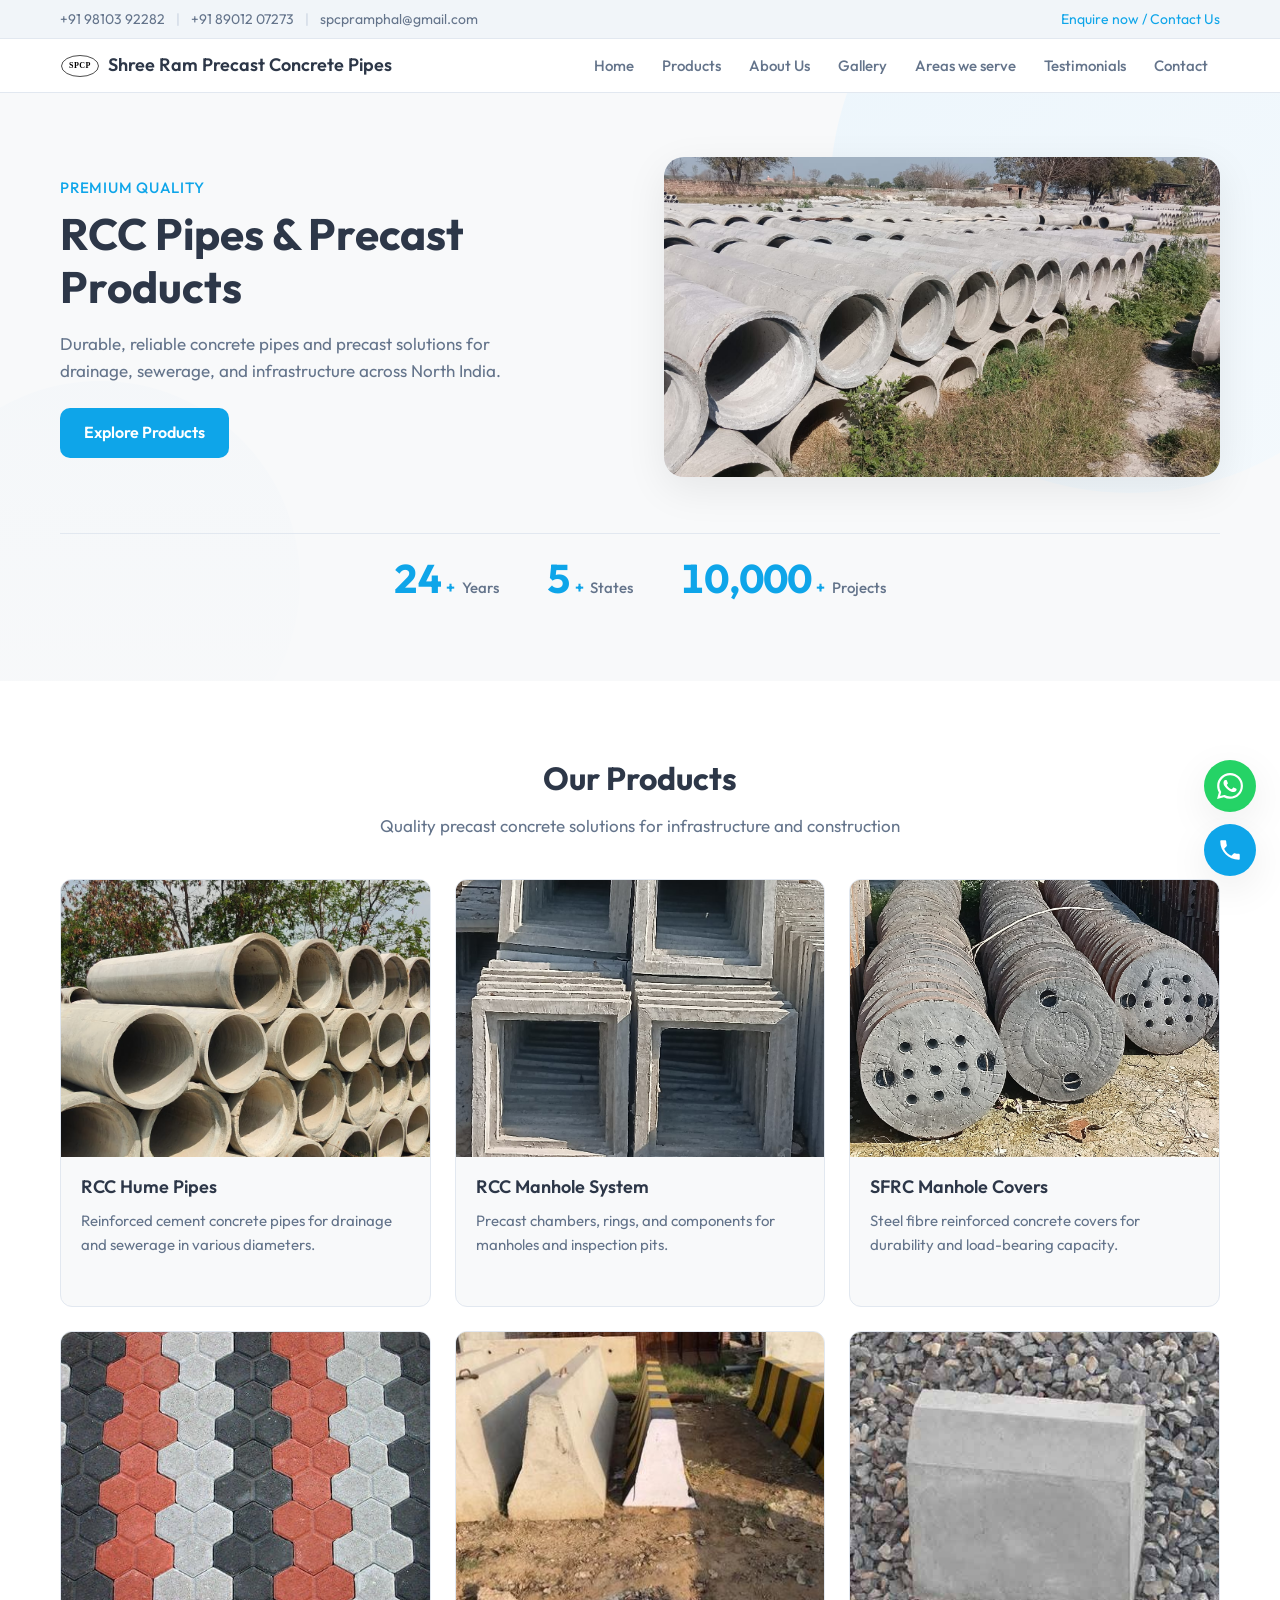
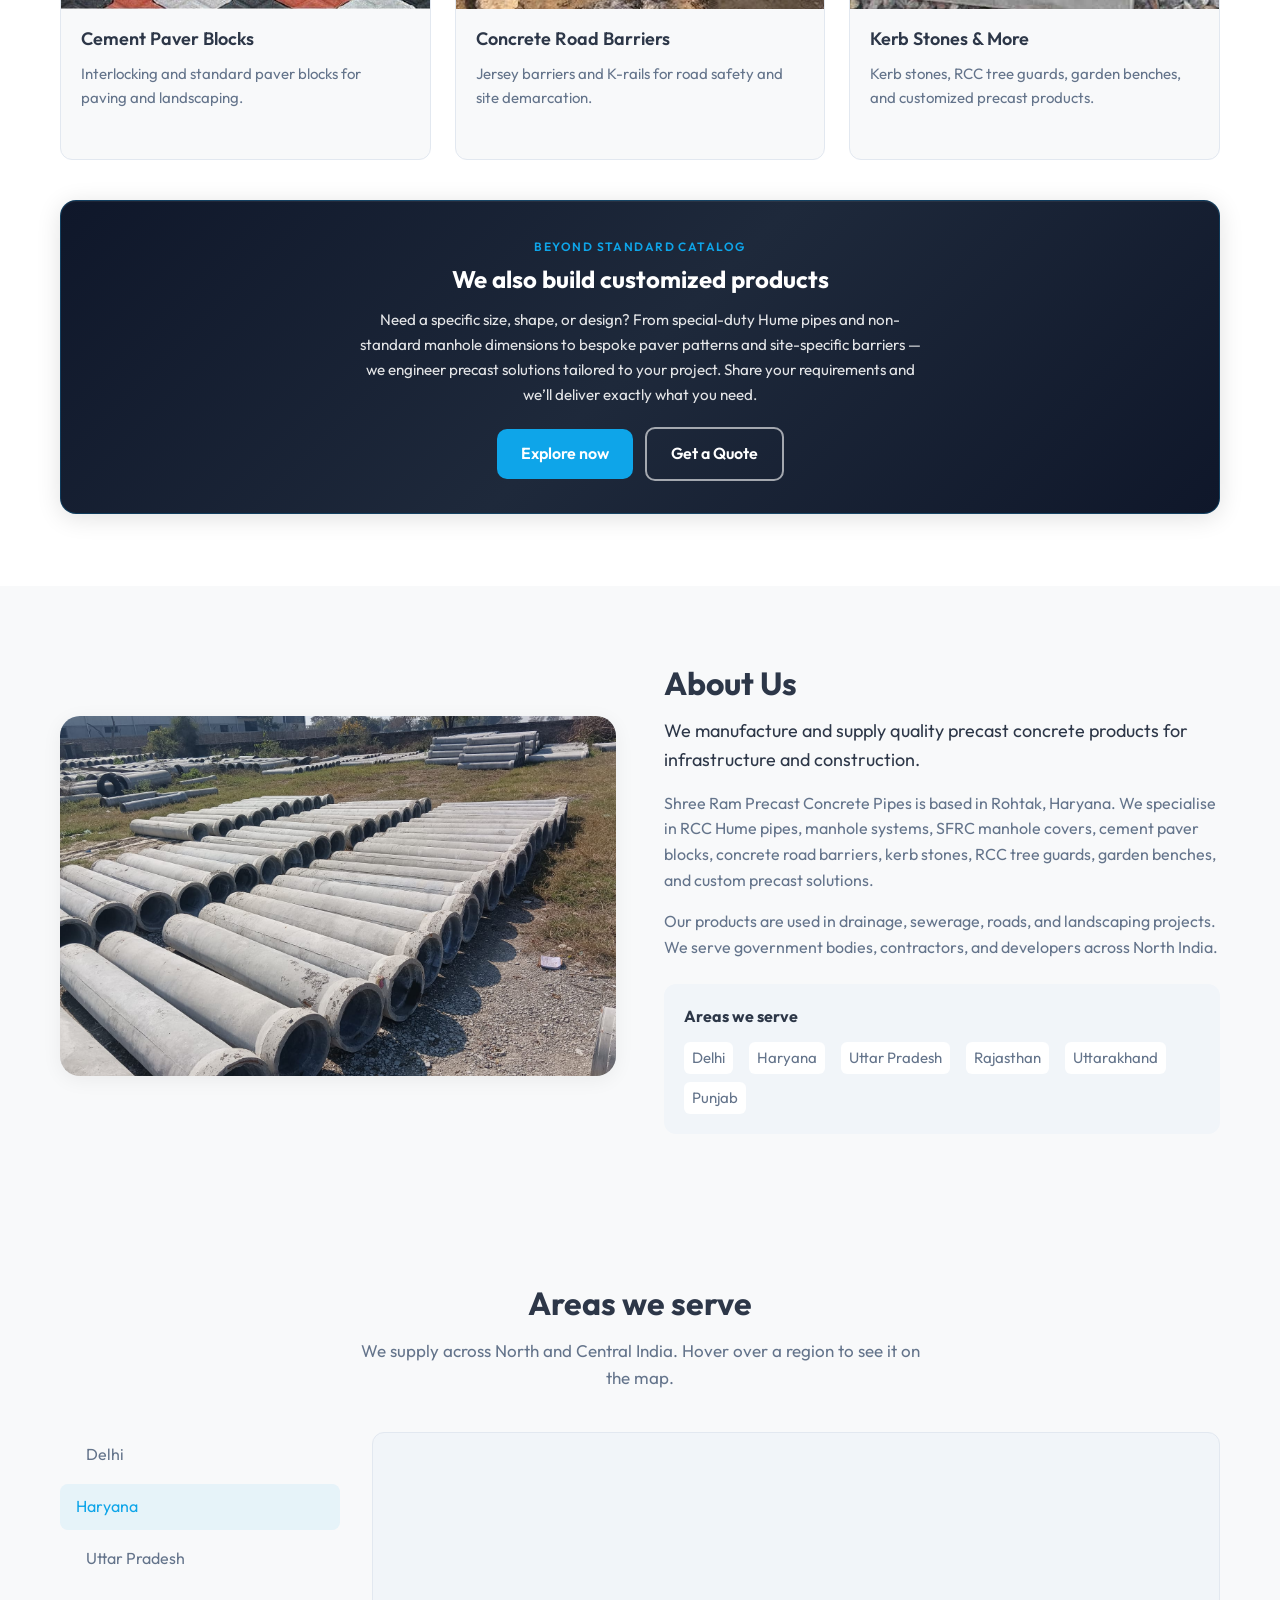
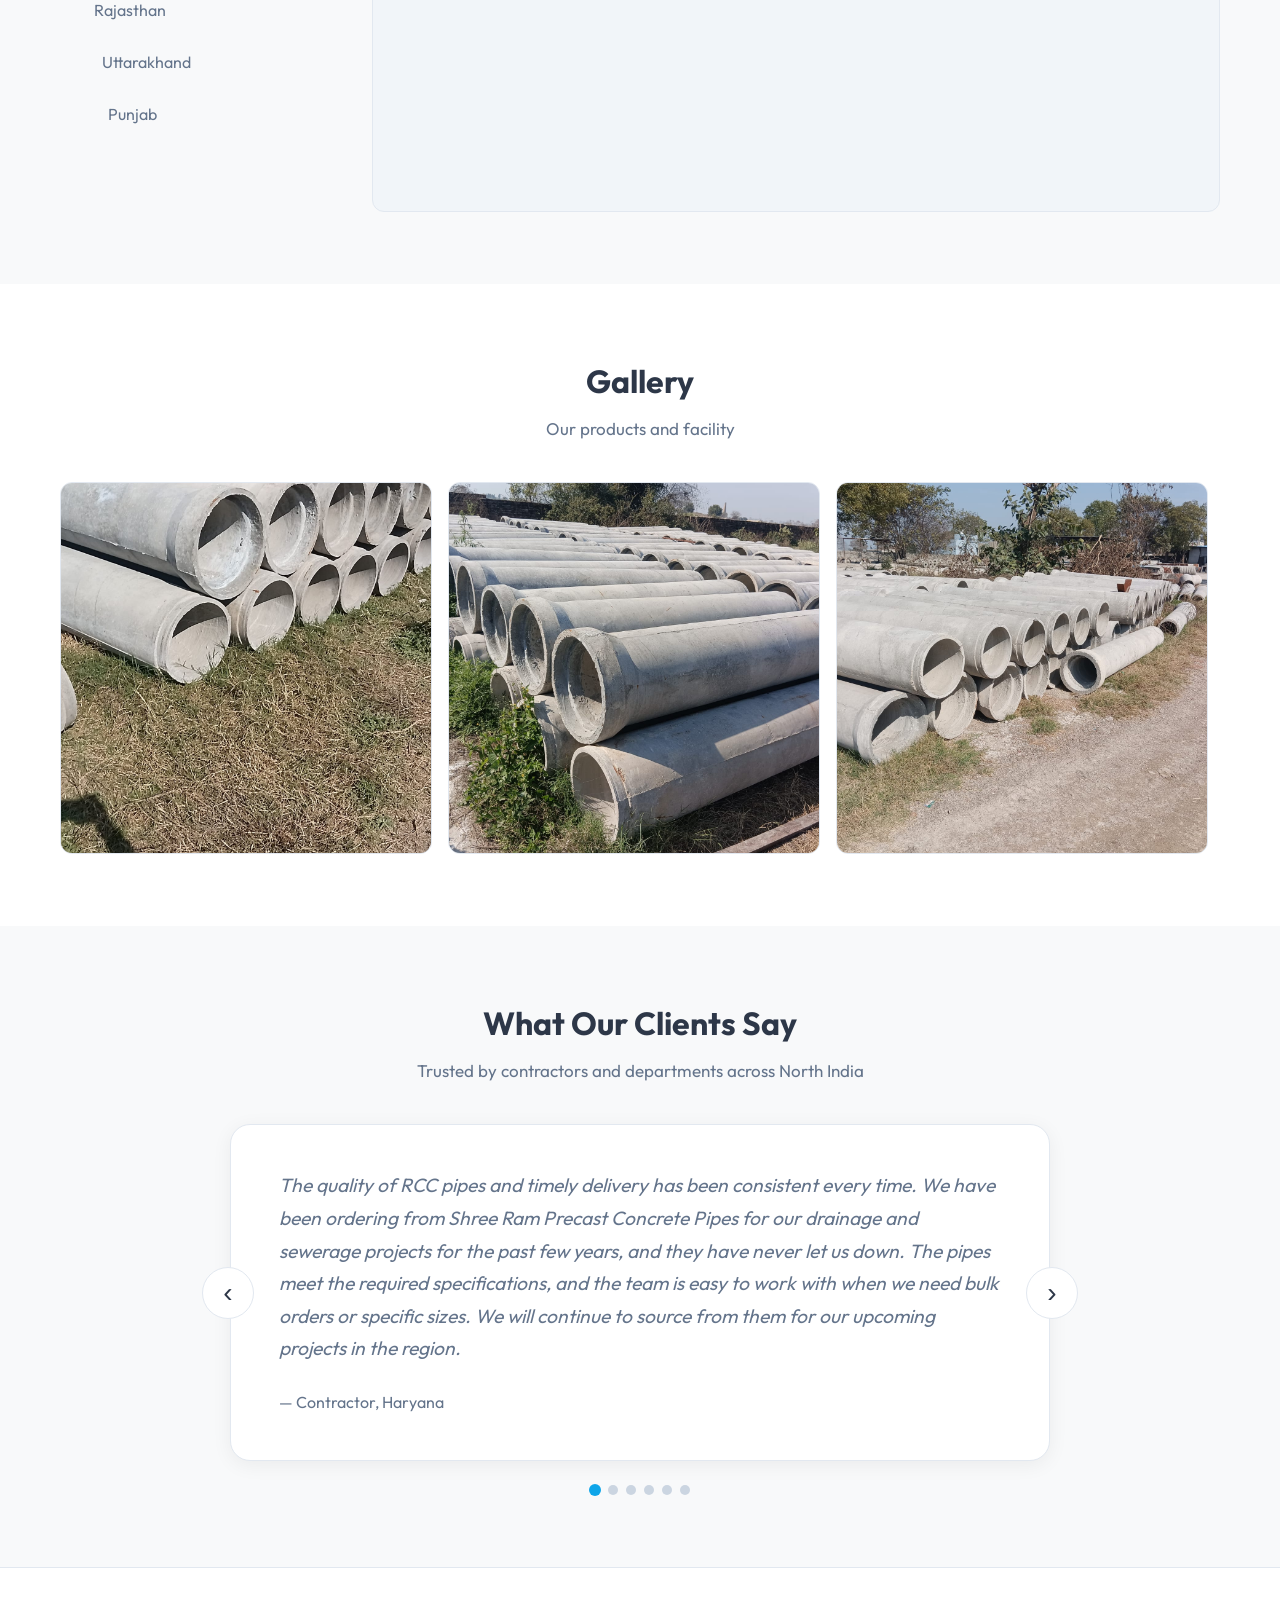
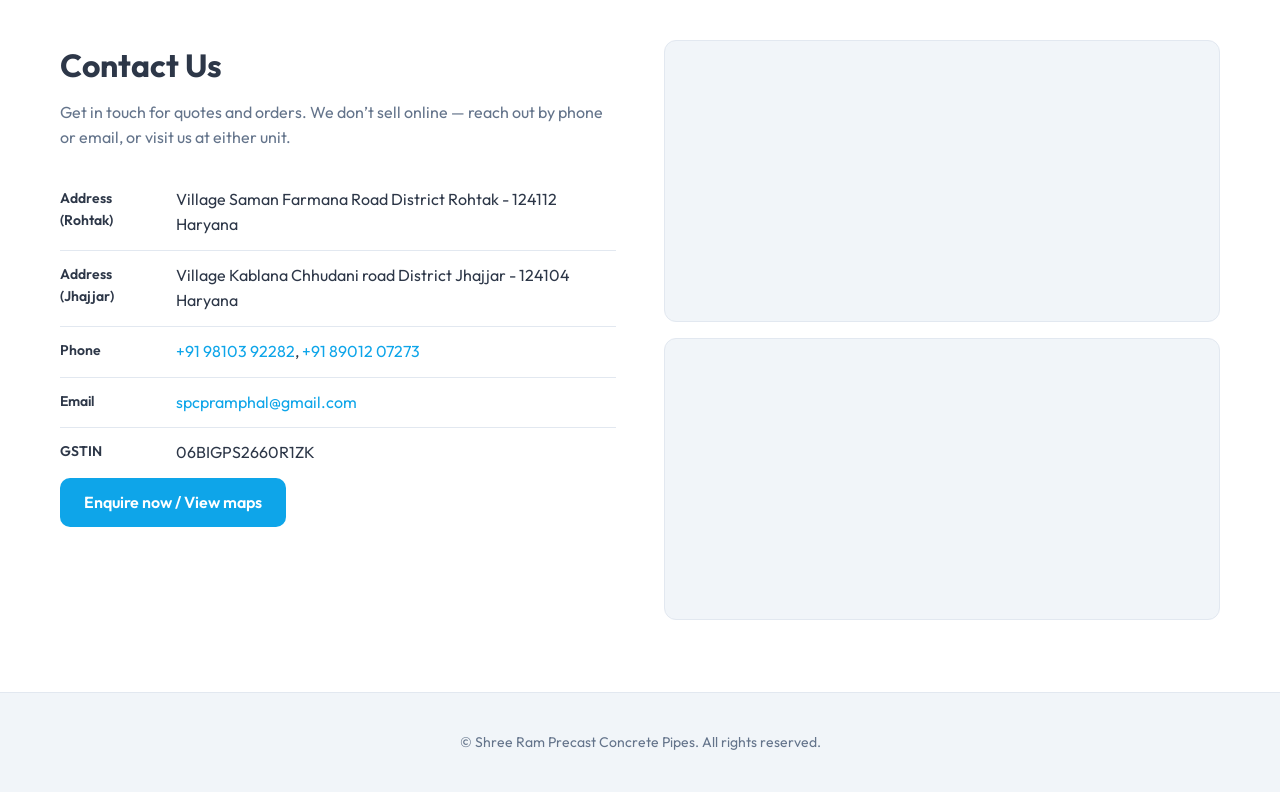
==== commit d5dec055: "Update website content to reflect the full company name "Shree Ram Precast Concrete Pipes" across mu" ====
--- a/index.html
+++ b/index.html
@@ -3,11 +3,12 @@
 <head>
   <meta charset="UTF-8" />
   <meta name="viewport" content="width=device-width, initial-scale=1.0" />
-  <meta name="description" content="Shree Ram Precast – Premium RCC pipes, manhole systems, SFRC covers, paver blocks & concrete products. Serving Delhi, Haryana, UP, Rajasthan & more." />
+  <meta name="description" content="Shree Ram Precast Concrete Pipes – Premium RCC pipes, manhole systems, SFRC covers, paver blocks & concrete products. Serving Delhi, Haryana, UP, Rajasthan & more." />
   <title>Shree Ram Precast Concrete Pipes | RCC Pipes & Precast Products</title>
   <link rel="preconnect" href="https://fonts.googleapis.com" />
   <link rel="preconnect" href="https://fonts.gstatic.com" crossorigin />
   <link href="https://fonts.googleapis.com/css2?family=DM+Sans:ital,opsz,wght@0,9..40,300;0,9..40,400;0,9..40,500;0,9..40,600;0,9..40,700&family=Outfit:wght@300;400;500;600;700&display=swap" rel="stylesheet" />
+  <link rel="icon" type="image/svg+xml" href="images/logo-spcp-white.svg" />
   <link rel="stylesheet" href="css/style.css" />
 </head>
 <body>
@@ -32,7 +33,7 @@
     <div class="container nav-inner">
       <a href="index.html" class="logo">
         <img src="images/logo-spcp.svg" alt="" class="logo-icon" width="40" height="24">
-        <span class="logo-text">Shree Ram Precast</span>
+        <span class="logo-text">Shree Ram Precast Concrete Pipes</span>
       </a>
       <button type="button" class="nav-toggle" aria-label="Open menu" id="nav-toggle">
         <span></span><span></span><span></span>
@@ -69,7 +70,7 @@
           <div class="hero-stat"><span class="hero-stat-num" data-end="10000">0</span><span class="hero-stat-suffix">+</span><span class="hero-stat-label">Projects</span></div>
         </div>
         <div class="hero-image">
-          <img src="helper_images/image_1.jpeg" alt="RCC pipes stock at Shree Ram Precast" loading="lazy" />
+          <img src="helper_images/image_1.jpeg" alt="RCC pipes stock at Shree Ram Precast Concrete Pipes" loading="lazy" />
         </div>
       </div>
     </section>
@@ -83,7 +84,7 @@
           <a href="product-rcc-hume-pipes.html" class="product-card-link">
             <article class="product-card">
               <div class="product-card-image">
-                <img src="helper_images/image_3.jpeg" alt="RCC Hume Pipes" loading="lazy" />
+                <img src="helper_images/image_32.jpeg" alt="RCC Hume Pipes" loading="lazy" />
               </div>
               <h3>RCC Hume Pipes</h3>
               <p>Reinforced cement concrete pipes for drainage and sewerage in various diameters.</p>
@@ -134,7 +135,7 @@
           <a href="product-cement-paver-blocks.html" class="product-card-link">
             <article class="product-card">
               <div class="product-card-image">
-                <img src="helper_images/image_6.jpeg" alt="Cement Paver Blocks" loading="lazy" />
+                <img src="helper_images/image_31.jpeg" alt="Cement Paver Blocks" loading="lazy" />
               </div>
               <h3>Cement Paver Blocks</h3>
               <p>Interlocking and standard paver blocks for paving and landscaping.</p>
@@ -168,7 +169,7 @@
           <a href="product-kerb-stones-more.html" class="product-card-link">
             <article class="product-card">
               <div class="product-card-image">
-                <img src="helper_images/image_8.jpeg" alt="Kerb Stones and more" loading="lazy" />
+                <img src="helper_images/image_30.jpeg" alt="Kerb Stones and more" loading="lazy" />
               </div>
               <h3>Kerb Stones & More</h3>
               <p>Kerb stones, RCC tree guards, garden benches, and customized precast products.</p>
@@ -201,7 +202,7 @@
     <section class="about" id="about">
       <div class="container about-inner">
         <div class="about-image">
-          <img src="helper_images/image_2.jpeg" alt="Shree Ram Precast facility" loading="lazy" />
+          <img src="helper_images/image_2.jpeg" alt="Shree Ram Precast Concrete Pipes facility" loading="lazy" />
         </div>
         <div class="about-content">
           <h2 class="section-title">About Us</h2>
@@ -292,27 +293,27 @@
             <button type="button" class="testimonial-btn testimonial-btn-prev" aria-label="Previous testimonial" id="testimonial-prev">‹</button>
             <button type="button" class="testimonial-btn testimonial-btn-next" aria-label="Next testimonial" id="testimonial-next">›</button>
             <blockquote class="testimonial-card is-active" data-index="0">
-              <p>The quality of RCC pipes and timely delivery has been consistent every time. We have been ordering from Shree Ram Precast for our drainage and sewerage projects for the past few years, and they have never let us down. The pipes meet the required specifications, and the team is easy to work with when we need bulk orders or specific sizes. We will continue to source from them for our upcoming projects in the region.</p>
+              <p>The quality of RCC pipes and timely delivery has been consistent every time. We have been ordering from Shree Ram Precast Concrete Pipes for our drainage and sewerage projects for the past few years, and they have never let us down. The pipes meet the required specifications, and the team is easy to work with when we need bulk orders or specific sizes. We will continue to source from them for our upcoming projects in the region.</p>
               <footer>— Contractor, Haryana</footer>
             </blockquote>
             <blockquote class="testimonial-card" data-index="1">
-              <p>We needed a supplier who could provide a good range of precast products under one roof, and Shree Ram Precast delivered. The manhole covers and chambers meet our specifications exactly, and we have used their RCC manhole system and SFRC covers on multiple sites. Having one reliable source for pipes, chambers, and covers has simplified our procurement and reduced delays. I would recommend them to any civil contractor or department.</p>
+              <p>We needed a supplier who could provide a good range of precast products under one roof, and Shree Ram Precast Concrete Pipes delivered. The manhole covers and chambers meet our specifications exactly, and we have used their RCC manhole system and SFRC covers on multiple sites. Having one reliable source for pipes, chambers, and covers has simplified our procurement and reduced delays. I would recommend them to any civil contractor or department.</p>
               <footer>— Civil Engineer, UP</footer>
             </blockquote>
             <blockquote class="testimonial-card" data-index="2">
-              <p>Shree Ram Precast has been a reliable supplier for our road and sewerage works across Rajasthan. We have used their Hume pipes, manhole components, and paver blocks on several infrastructure projects, and the quality has always been up to the mark. Their team understands site requirements and delivers on time. We would recommend them for any infrastructure or municipal project in North India.</p>
+              <p>Shree Ram Precast Concrete Pipes has been a reliable supplier for our road and sewerage works across Rajasthan. We have used their Hume pipes, manhole components, and paver blocks on several infrastructure projects, and the quality has always been up to the mark. Their team understands site requirements and delivers on time. We would recommend them for any infrastructure or municipal project in North India.</p>
               <footer>— Project Manager, Rajasthan</footer>
             </blockquote>
             <blockquote class="testimonial-card" data-index="3">
-              <p>We needed custom-sized manhole rings and SFRC covers for our township project in Gurugram, and Shree Ram Precast was able to supply exactly what we wanted. The delivery was on schedule, and the product quality was as promised. Communication was clear from quote to delivery, and we did not face any issues on site. We are planning to place another order for our next phase.</p>
+              <p>We needed custom-sized manhole rings and SFRC covers for our township project in Gurugram, and Shree Ram Precast Concrete Pipes was able to supply exactly what we wanted. The delivery was on schedule, and the product quality was as promised. Communication was clear from quote to delivery, and we did not face any issues on site. We are planning to place another order for our next phase.</p>
               <footer>— Site Engineer, Gurugram</footer>
             </blockquote>
             <blockquote class="testimonial-card" data-index="4">
-              <p>We ordered paver blocks and kerb stones from Shree Ram Precast for our municipal road work in Punjab. The finish was good, the rates were competitive, and the quantity supplied matched our order. The material has held up well under traffic, and we have had no complaints from the client. We will definitely order again for future road and landscaping projects.</p>
+              <p>We ordered paver blocks and kerb stones from Shree Ram Precast Concrete Pipes for our municipal road work in Punjab. The finish was good, the rates were competitive, and the quantity supplied matched our order. The material has held up well under traffic, and we have had no complaints from the client. We will definitely order again for future road and landscaping projects.</p>
               <footer>— Contractor, Punjab</footer>
             </blockquote>
             <blockquote class="testimonial-card" data-index="5">
-              <p>Shree Ram Precast has been our go-to supplier for Hume pipes in multiple districts under various government and municipal tenders. The quality is consistent, and we have had no hassle with logistics or delivery schedules. When we need large quantities or urgent supplies, they have been able to accommodate. We continue to work with them and have no hesitation in recommending them for infrastructure projects.</p>
+              <p>Shree Ram Precast Concrete Pipes has been our go-to supplier for Hume pipes in multiple districts under various government and municipal tenders. The quality is consistent, and we have had no hassle with logistics or delivery schedules. When we need large quantities or urgent supplies, they have been able to accommodate. We continue to work with them and have no hesitation in recommending them for infrastructure projects.</p>
               <footer>— Government Contractor, Delhi NCR</footer>
             </blockquote>
           </div>
@@ -337,11 +338,11 @@
           <ul class="contact-list">
             <li>
               <span class="contact-label">Address (Rohtak)</span>
-              <span>Vill. Saman, Farmina Road, Distt. Rohtak – 124112, Haryana</span>
+              <span>Village Saman Farmana Road District Rohtak - 124112 Haryana</span>
             </li>
             <li>
               <span class="contact-label">Address (Jhajjar)</span>
-              <span>Vill. Kablena, Chhudani Road, Distt. Jhajjar – 124104, Haryana</span>
+              <span>Village Kablana Chhudani road District Jhajjar - 124104 Haryana</span>
             </li>
             <li>
               <span class="contact-label">Phone</span>
@@ -360,10 +361,10 @@
         </div>
         <div class="contact-maps-wrap">
           <div class="contact-map">
-            <iframe src="https://www.google.com/maps?q=Saman+Farmina+Road+Rohtak+Haryana+India&output=embed" width="100%" height="100%" style="border:0;" allowfullscreen="" loading="lazy" referrerpolicy="no-referrer-when-downgrade" title="Shree Ram Precast – Rohtak"></iframe>
+            <iframe src="https://www.google.com/maps?q=Saman+Farmana+Road+Rohtak+Haryana+India&output=embed" width="100%" height="100%" style="border:0;" allowfullscreen="" loading="lazy" referrerpolicy="no-referrer-when-downgrade" title="Shree Ram Precast Concrete Pipes – Rohtak"></iframe>
           </div>
           <div class="contact-map">
-            <iframe src="https://www.google.com/maps?q=Kablena+village+Jhajjar+Haryana+India&output=embed&z=15" width="100%" height="100%" style="border:0;" allowfullscreen="" loading="lazy" referrerpolicy="no-referrer-when-downgrade" title="Shree Ram Precast – Kablena, Jhajjar"></iframe>
+            <iframe src="https://www.google.com/maps?q=28.627901,76.746544&output=embed" width="100%" height="100%" style="border:0;" allowfullscreen="" loading="lazy" referrerpolicy="no-referrer-when-downgrade" title="Shree Ram Precast Concrete Pipes – Kablana, Jhajjar"></iframe>
           </div>
         </div>
       </div>
